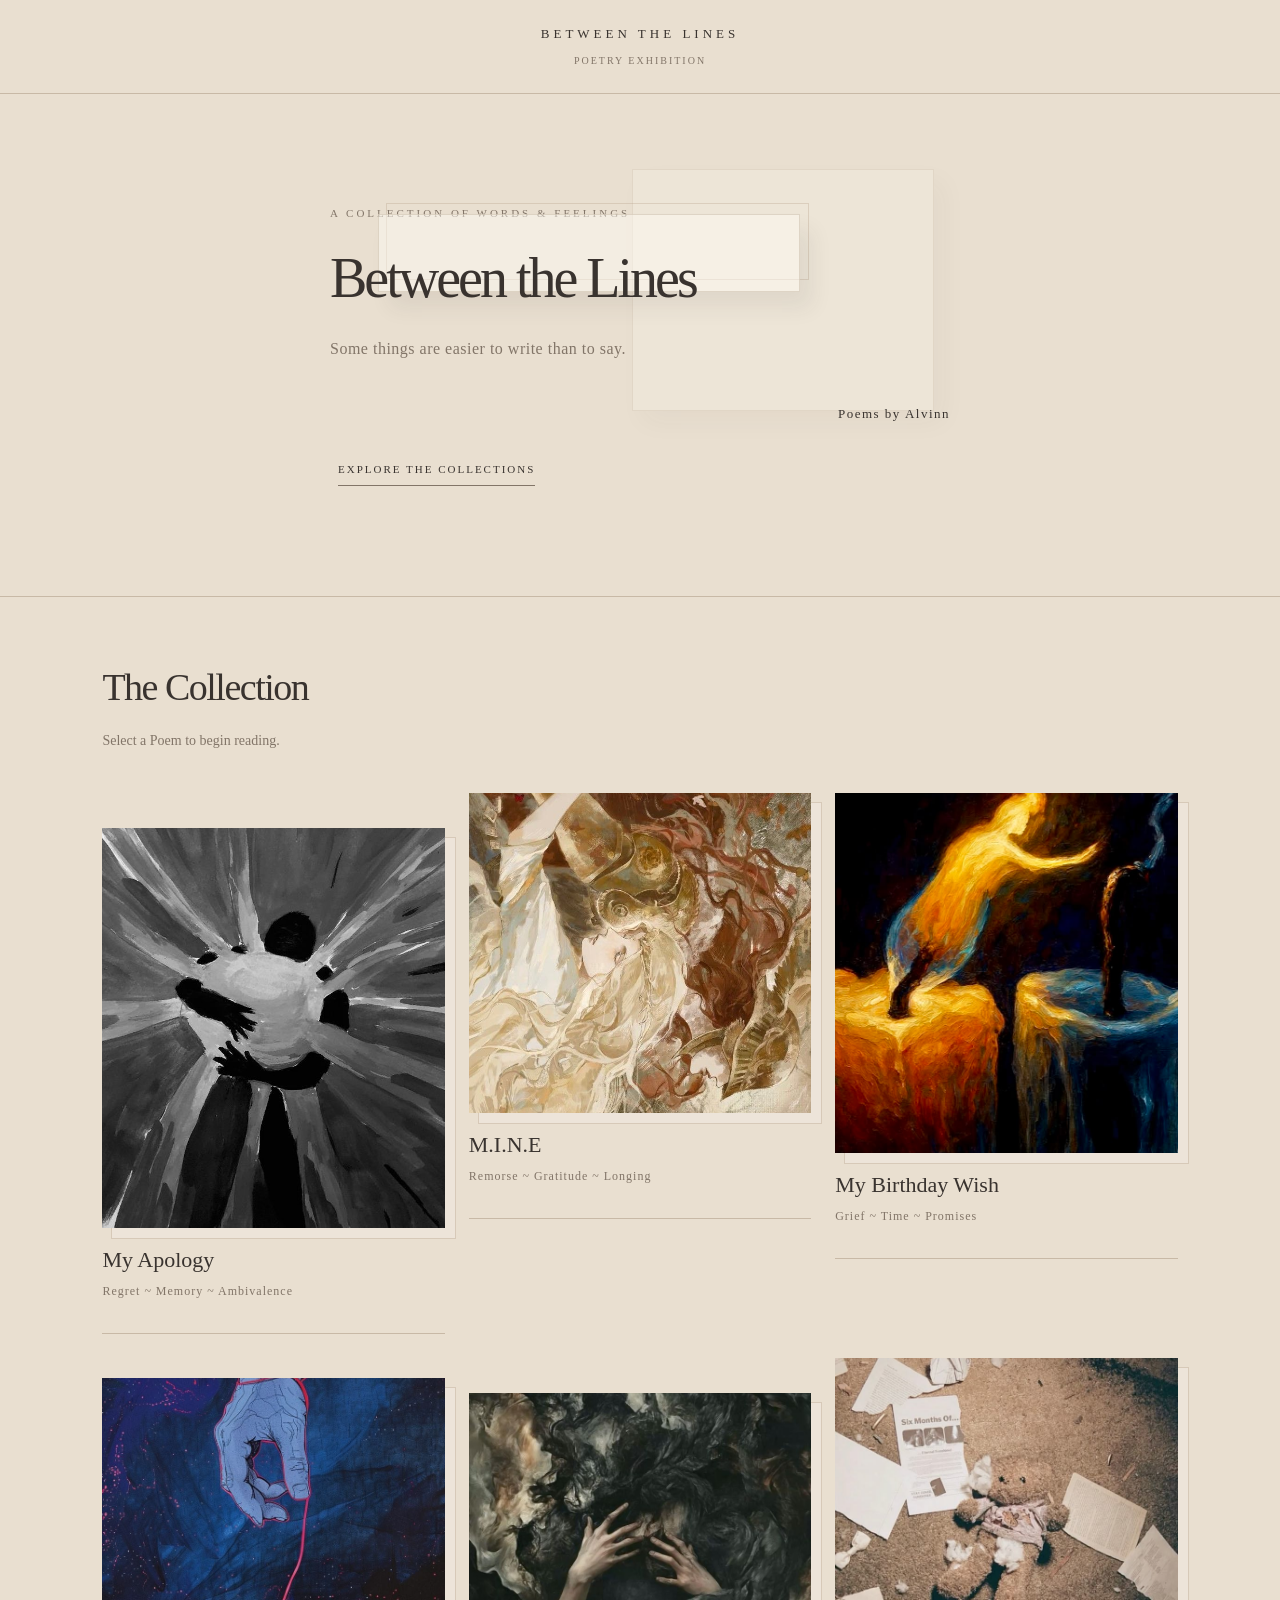
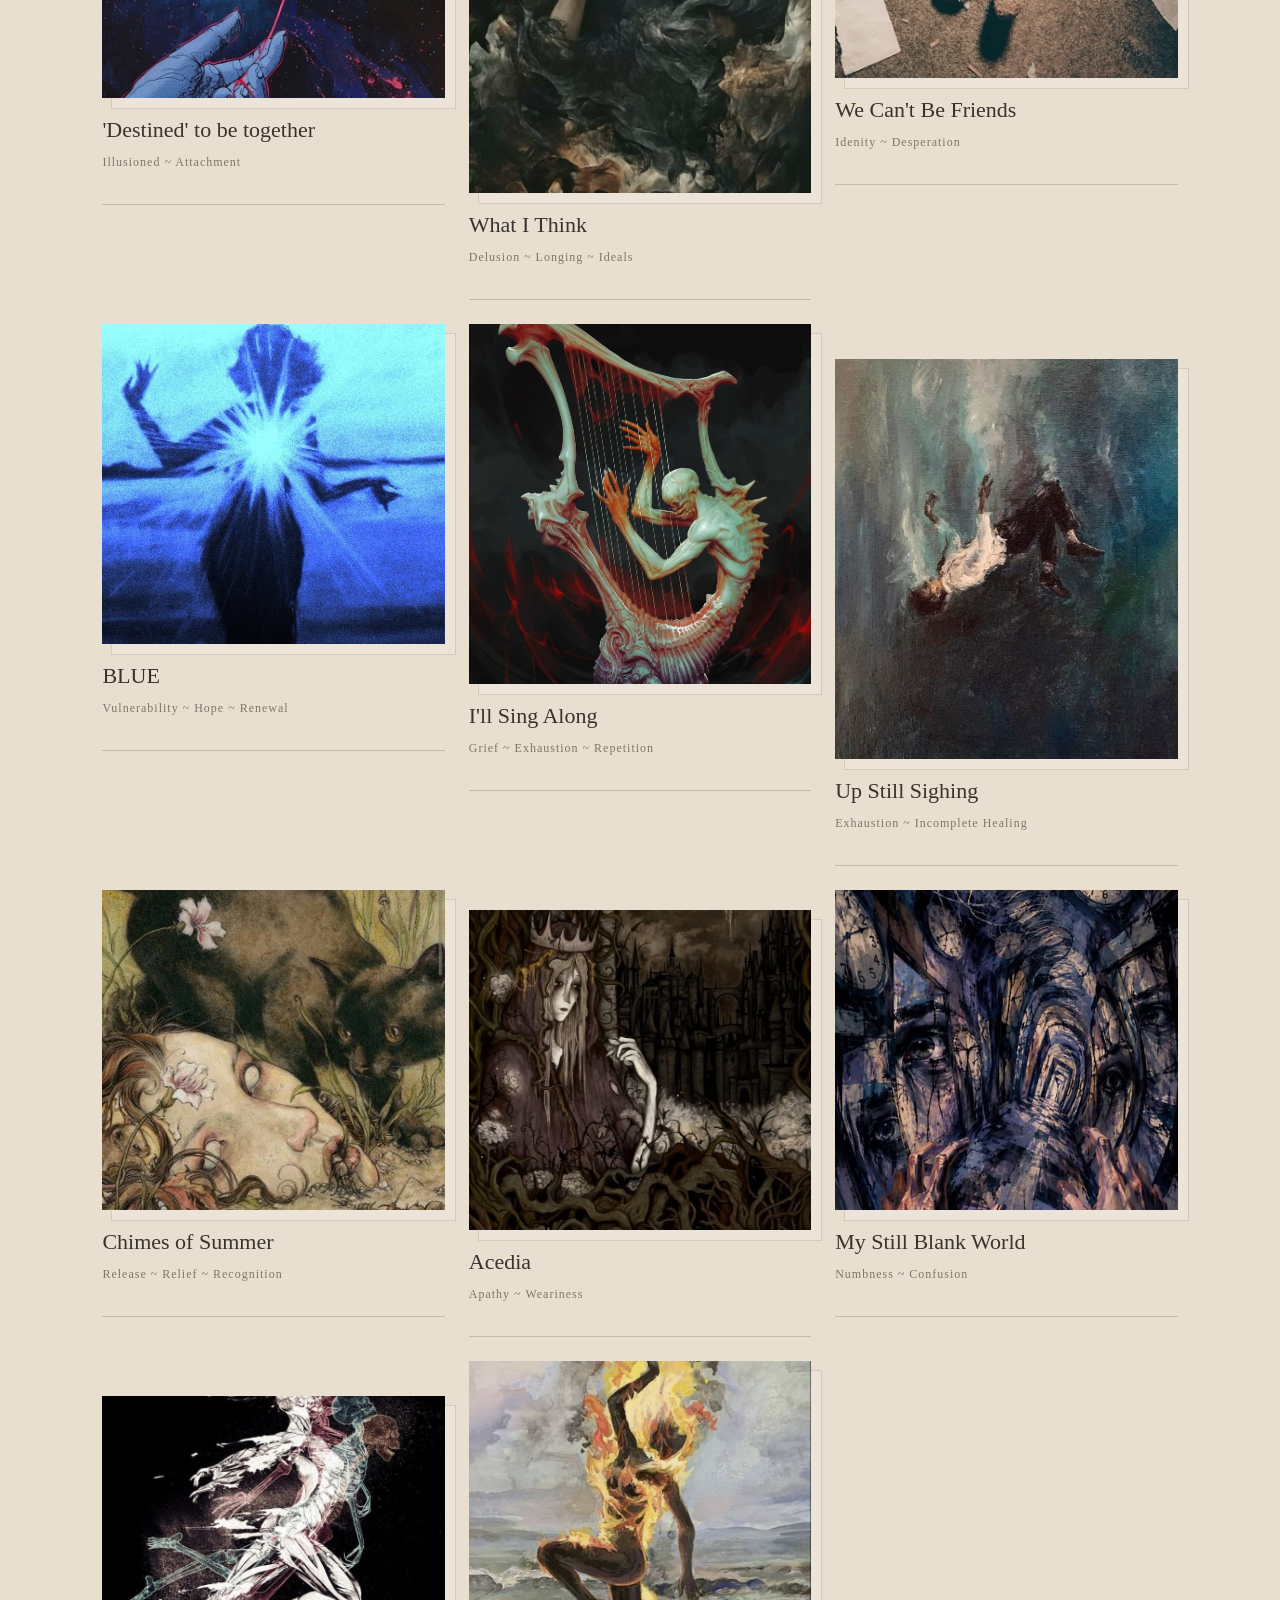
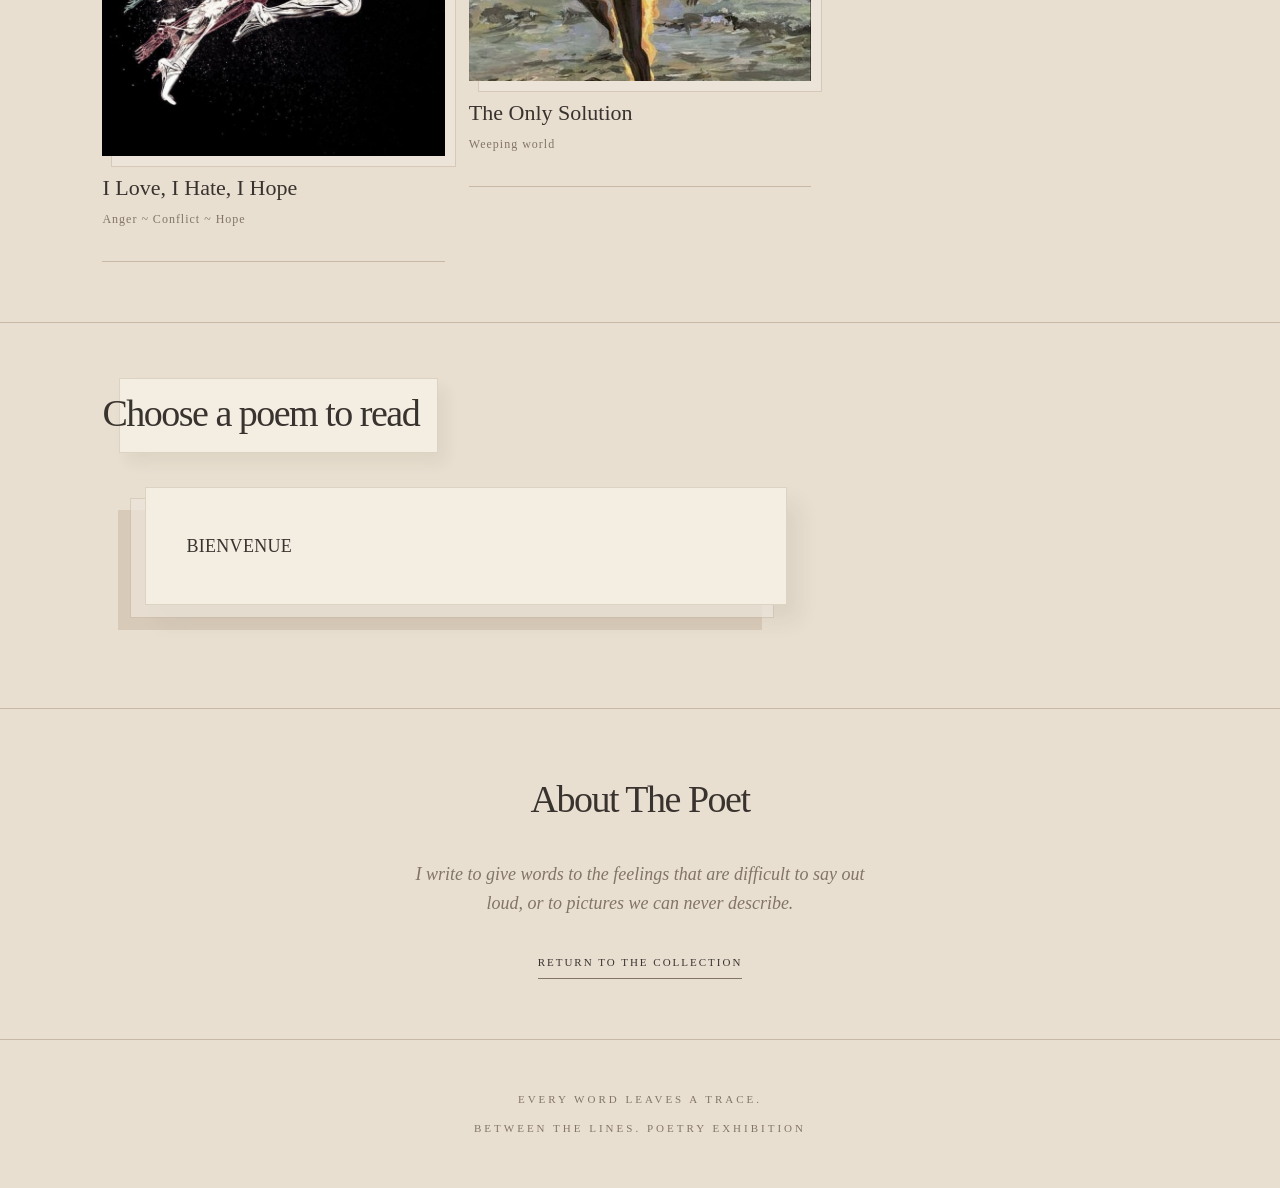
==== index.html @ 5a907040 "Revise poem entries and enhance descriptions Updated poem descriptions and added new entries." ====
<!DOCTYPE html>
<html lang="en">
    <head>
        <meta charset="UTF-8">
        <meta name="viewport" content="width=device-width, initial-scale=1.0">

        <title>Between the Lines | Poetry Exhibition</title>
        <link rel="stylesheet" href="styled.css">
    </head>
    <body>

        <header>
            <p class="exhib-name">BETWEEN THE LINES</p>
            <p class="exhib-subtitle">POETRY EXHIBITION</p>
        </header>

        <main>
            <section id="cover">
                <p>A COLLECTION OF WORDS & FEELINGS</p>

                <h1>Between the Lines</h1>

                <p>Some things are easier to write than to say.</p>

                <p class="credit">Poems by Alvinn</p>

                <a href="#collection">Explore the collections</a>
            </section>

            <section id="collection">
                <h2>The Collection</h2>
                <p>Select a Poem to begin reading.</p>
                <div id="poem-list">

                    <article data-poem="myapology">
                        <img
                        src="apology.jpeg"
                        alt="A man buried by the flow of water">
                        
                        <h3>My Apology</h3>
                        <p>Regret ~ Memory ~ Ambivalence</p>
                    </article>

                    <article data-poem="mine">
                        <img
                        src="mine.jpeg"
                        alt="A final embrace">

                        <h3>M.I.N.E</h3>
                        <p>Remorse ~ Gratitude ~ Longing</p>
                    </article>

                    <article data-poem="mybirthdaywish">
                        <img
                        src="wish.jpeg"
                        alt="Gloria! They shout">

                        <h3>My Birthday Wish</h3>
                        <p>Grief ~ Time ~ Promises</p>
                    </article>

                    <article data-poem="destined">
                        <img
                        src="destined.jpeg"
                        alt="I loved him with undying passion">

                        <h3>'Destined' to be together</h3>
                        <p>Illusioned ~ Attachment</p>
                    </article>

                    <article data-poem="whatithink">
                        <img
                        src="think.jpeg"
                        alt="It was only an opinion for you,but my world">

                        <h3>What I Think</h3>
                        <p>Delusion ~ Longing ~ Ideals</p>
                    </article>

                    <article data-poem="wecantbefriends">
                        <img
                        src="friends.jpeg"
                        alt="A painful embrace of the non existing">

                        <h3>We Can't Be Friends</h3>
                        <p>Idenity ~ Desperation</p>
                    </article>

                    <article data-poem="blue">
                        <img
                        src="blue.jpeg"
                        alt="The glimmer in the obsolete">

                        <h3>BLUE</h3>
                        <p>Vulnerability ~ Hope ~ Renewal</p>
                    </article>

                    <article data-poem="singalong">
                        <img
                        src="sing.jpeg"
                        alt="A distraught song in my mind">

                        <h3>I'll Sing Along</h3>
                        <p>Grief ~ Exhaustion ~ Repetition</p>
                    </article>

                    <article data-poem="upstillsighing">
                        <img
                        src="sigh.jpeg"
                        alt="I wanted to forget it all">

                        <h3>Up Still Sighing</h3>
                        <p>Exhaustion ~ Incomplete Healing</p>
                    </article>

                    <article data-poem="chimesofsummer">
                        <img
                        src="summer.jpeg"
                        alt="The creeping light on my shoulders">

                        <h3>Chimes of Summer</h3>
                        <p>Release ~ Relief ~ Recognition</p>
                    </article>

                    <article data-poem="acedia">
                        <img
                        src="acedia.jpeg"
                        alt="A state of emotional weariness">

                        <h3>Acedia</h3>
                        <p>Apathy ~ Weariness</p>
                    </article>

                    <article data-poem="stillworld">
                        <img
                        src="still.jpeg"
                        alt="A paradoxed antonym of a still empty world">

                        <h3>My Still Blank World</h3>
                        <p>Numbness ~ Confusion</p>
                    </article>

                    <article data-poem="lovehatehope">
                        <img
                        src="hope.jpeg"
                        alt="A belief with confusion">

                        <h3>I Love, I Hate, I Hope</h3>
                        <p>Anger ~ Conflict ~ Hope</p>
                    </article>

                    <article data-poem="onlysolution">
                        <img
                        src="solution.jpeg"
                        alt="A flame that burns even the pain">

                        <h3>The Only Solution</h3>
                        <p>Weeping world</p>
                    </article> 
                </div>
            </section>

            <section id="reading-room">
                <h2 id="poem-title">Choose a poem to read</h2>

                <p id="poem-text">BIENVENUE</p>
            </section>

            <section id="about">
                <h2>About The Poet</h2>

                <p>I write to give words to the feelings that are difficult 
                    to say out loud, or to pictures we can never describe.
                </p>

                <a href="#collection">Return to the Collection</a>
            </section>
        </main>

        <footer>
            <p>Every Word leaves a trace.</p>
            <p>Between the Lines. Poetry Exhibition</p>
        </footer>
        <script src="script.js"></script>
    </body>
</html>
---- styled.css ----
body{
    background-color: #e9dfd0;
    color: #39332f;
    font-family: Georgia, serif;
    line-height: 1.6;
    margin: 0;
}
header{
    text-align: center;
    padding: 24px 20px;
    border-bottom: 1px solid #c8b9a6;
}
.exhib-name{
    font-size: 13px;
    letter-spacing: 4px;
    margin: 0;
}
.exhib-subtitle{
    font-size: 10px;
    letter-spacing: 2px;
    color: #827568;
    margin: 8px 0 0;
}
#cover{
    max-width: 700px;
    margin: 0 auto;
    text-align: left;
    padding: 100px 40px 110px;
    box-sizing: border-box;
    position: relative;
    isolation: isolate;
}
#cover::before{
   content: "";
    position: absolute;
    z-index: -2;
    top: 75px;
    right: 8%;
    width: 300px;
    height: 240px;
    background: rgba(255, 252, 245, 0.18);
    border: 1px solid rgba(200, 185, 166, 0.35);
    box-shadow: 10px 12px 25px rgba(57, 51, 47, 0.035);
}
#cover h1{
    font-size: clamp(42px, 6vw, 56px);
    width: fit-content;
    font-weight: normal;
    letter-spacing: -3px;
    line-height: 1;
    margin: 24px 0;
    max-width: 700px;
    position: relative;
    z-index: 1;
}
#cover h1::before{
    content: "";
    position: absolute;
    z-index: -1;
    top: -0.65em;
    left: 0.85em;
    width: 115%;
    height: 135%;
    background: rgba(255, 252, 245, 0.45);
    border: 1px solid rgba(200, 185, 166, 0.5);
    box-shadow: 12px 16px 20px rgba(57, 51, 47, 0.075);
}
#cover h1::after{
    content: "";
    position: absolute;
    z-index: -2;
    top: -0.85em;
    left: 1em;
    width: 115%;
    height: 135%;
    border: 1px solid rgba(174, 153, 128, 0.3);
    pointer-events: none;
}
#collection{
    padding: 60px 8%;
    border-top: 1px solid #c8b9a6;
}
#poem-list{
    display: grid;
    grid-template-columns: repeat(3, minmax(0, 1fr));
    gap: 24px;
    margin-top: 40px;
    align-items: start;
}
#poem-list img{
    width: 100%;
    height: 320px;
    object-fit: cover;
    display: block;
    transition: transform 0.3s ease;
    box-shadow: 10px 10px 0 0 rgba(255, 252, 245, 0.55),
    10px 10px 0 1px rgba(200, 185, 166, 0.55);
    transition: transform 0.3s ease, box-shadow 0.3s ease;
}
#poem-list img:hover{
    transform: scale(1.02);
    box-shadow: 15px 15px 0 0 rgba(255, 252, 245, 0.55),
    15px 15px 0 1px rgba(200, 185, 166, 0.55);
}
#poem-list article{
    min-width: 0;
    padding-bottom: 20px;
    border-bottom: 1px solid #c8b9a6;
}
#poem-list h3{
    font-size: 22px;
    font-weight: normal;
    line-height: 1.3;
    margin: 18px 0 8px;
}
#poem-list article:nth-child(4n+1) img{
    height: 400px;
}
#poem-list article:nth-child(5n+3) img{
    height: 360px;
}
#poem-list article:nth-child(7n+4){
    margin-top: 20px;
}
#collection h2{
    font-size: 38px;
    font-weight: normal;
    letter-spacing: -1.5px;
    margin: 0;
}
#collection > p{
    font-size: 14px;
    color:#827568 ;
    margin-top: 12px;
}
#poem-list article:nth-child(4n+1){
    margin-top: 35px;
}
#poem-list article p{
    font-size: 12px;
    letter-spacing: 1px;
    color: #827568;
    margin-top: 8px;
}
#cover > p:first-child{
    font-size: 11px;
    letter-spacing: 3px;
    color: #827568;
    text-transform: uppercase;
    margin-bottom: 28px;
}
#cover h1 + p{
    font-size: 16px;
    color: #827568;
    letter-spacing: 0.5px;
    margin-top: 30px;
    max-width: 340px;
}
.credit{
    font-size: 13px;
    letter-spacing: 1.5px;
    margin-top: 42px;
    margin-left: auto;
    margin-right: 0;
    width: fit-content;
    text-align: right;
}
#cover a{
    display: table;
    margin-left: 8px;
    margin-top: 36px;
    color: #39332f;
    font-size: 11px;
    letter-spacing: 2px;
    text-transform: uppercase;
    text-decoration: none;
    border-bottom: 1px solid #827568;
    padding-bottom: 7px;
}
#reading-room, #about{
    padding: 60px 8%;
    border-top: 1px solid #c8b9a6;
}
#reading-room h2, #about h2{
    font-size: 38px;
    font-weight: normal;
    letter-spacing: -1.5px;
    margin: 0 0 30px;
}
#poem-text{
    white-space: pre-line;
    max-width: 560px;
    padding: 40px;
    line-height: 2;
    background: rgba(255, 252, 245, 0.45);
    border: 1px solid rgba(200, 185, 166, 0.5);
    box-shadow: -14px 12px 0 0 rgba(255, 252, 245, 0.5),
    -14px 12px 0 1px rgba(200, 185, 166, 0.5),
    -26px 24px 0 1px rgba(174, 153, 128, 0.3),
    12px 16px 20px rgba(57, 51, 47, 0.075);
    font-size: 18px;
    letter-spacing: 0.3px;
    margin: 4%;
}
#about{
    text-align: center;
}
#about p{
    max-width: 480px;
    margin: 0 auto;
    font-style: italic;
    font-size: 18px;
    color: #827568;
}
#about a{
    display: inline-block;
    margin-top: 36px;
    color: #39332f;
    font-size: 11px;
    letter-spacing: 2px;
    text-transform: uppercase;
    text-decoration: none;
    border-bottom: 1px solid #827568;
    padding-bottom: 7px;
}
footer{
    text-align: center;
    padding: 40px 20px;
    border-top: 1px solid #c8b9a6;
    font-size: 11px;
    letter-spacing: 3px;
    text-transform: uppercase;
    color: #827568;
}
#poem-list article{
    cursor: pointer;
}
#poem-title{
    position: relative;
    z-index: 1;
    width: fit-content;
}
#poem-title::before{
    content: "";
    position: absolute;
    z-index: -1;
    top: -0.15em;
    left: 0.45em;
    width: 100%;
    height: 120%;
    background: rgba(255, 252, 245, 0.45);
    border: 1px solid rgba(200, 185, 166, 0.5);
    box-shadow: 8px 10px 14px rgba(57, 51, 47, 0.06);
}
}
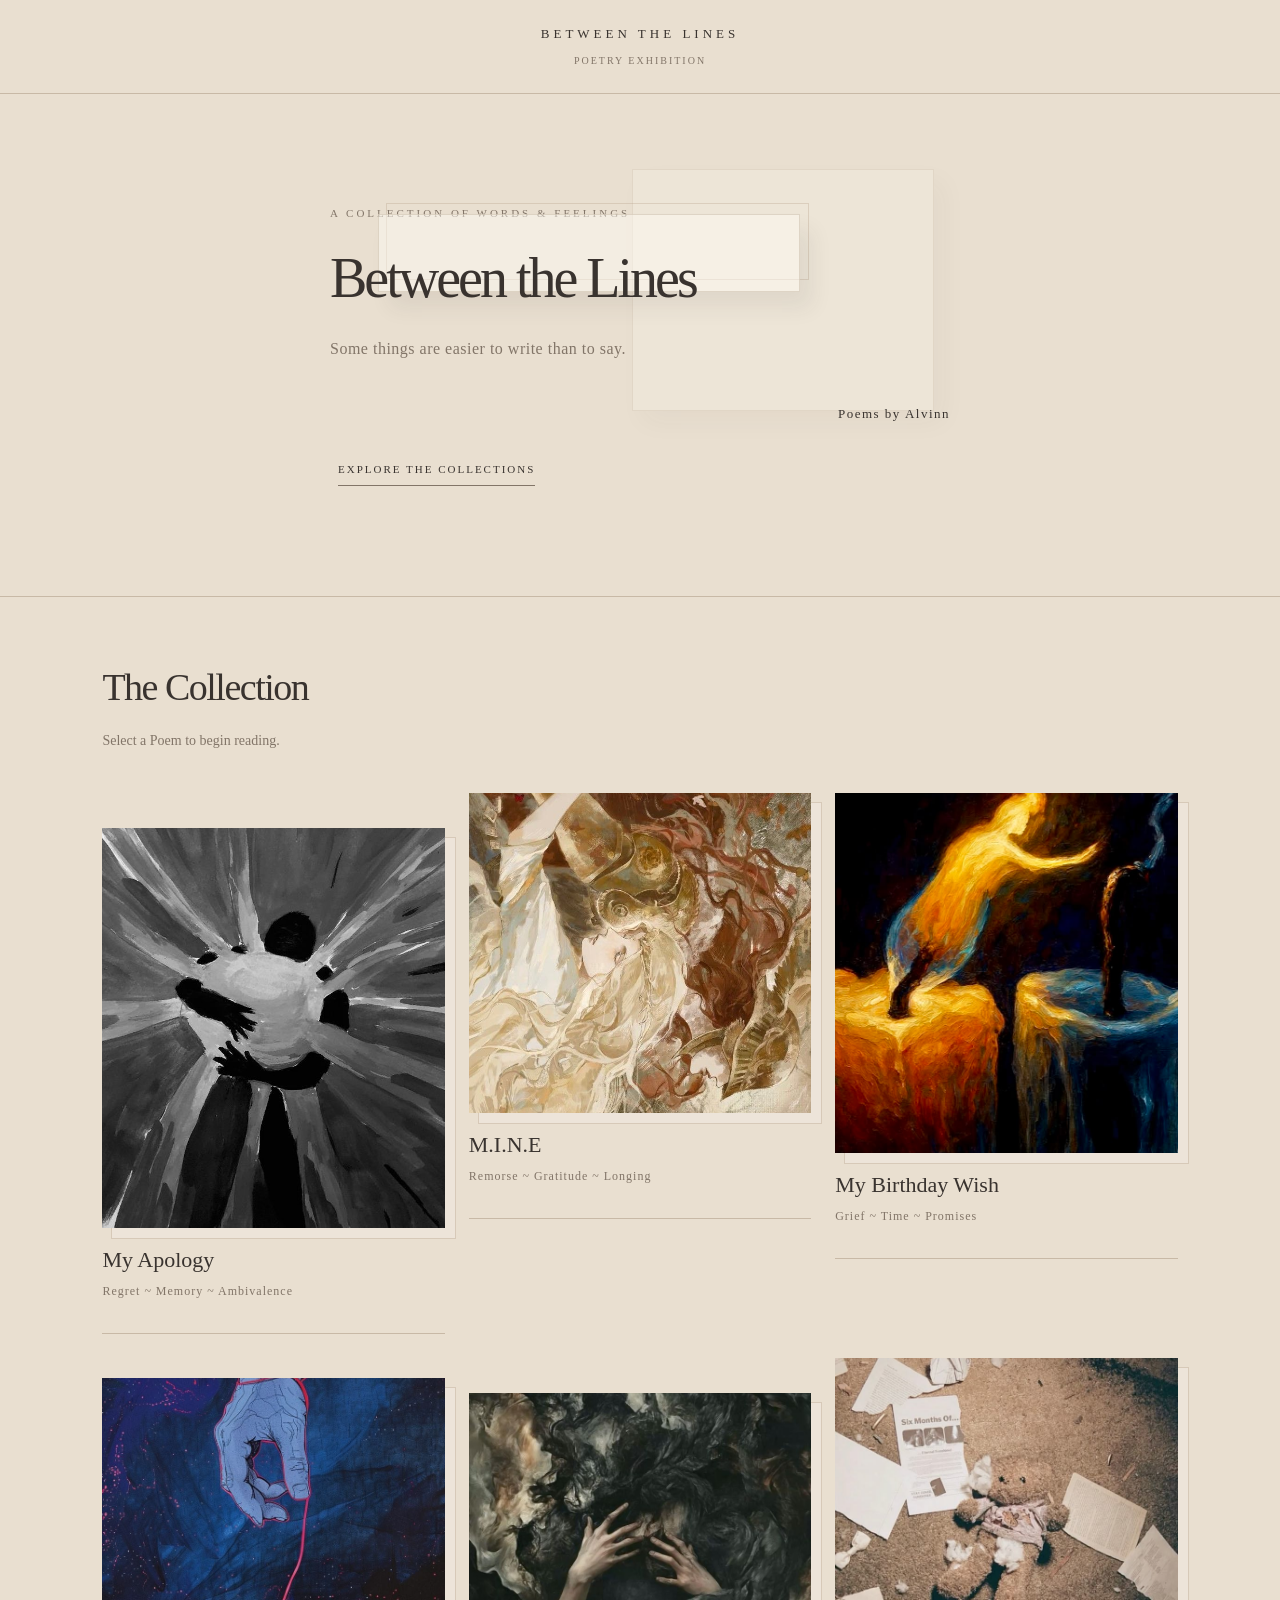
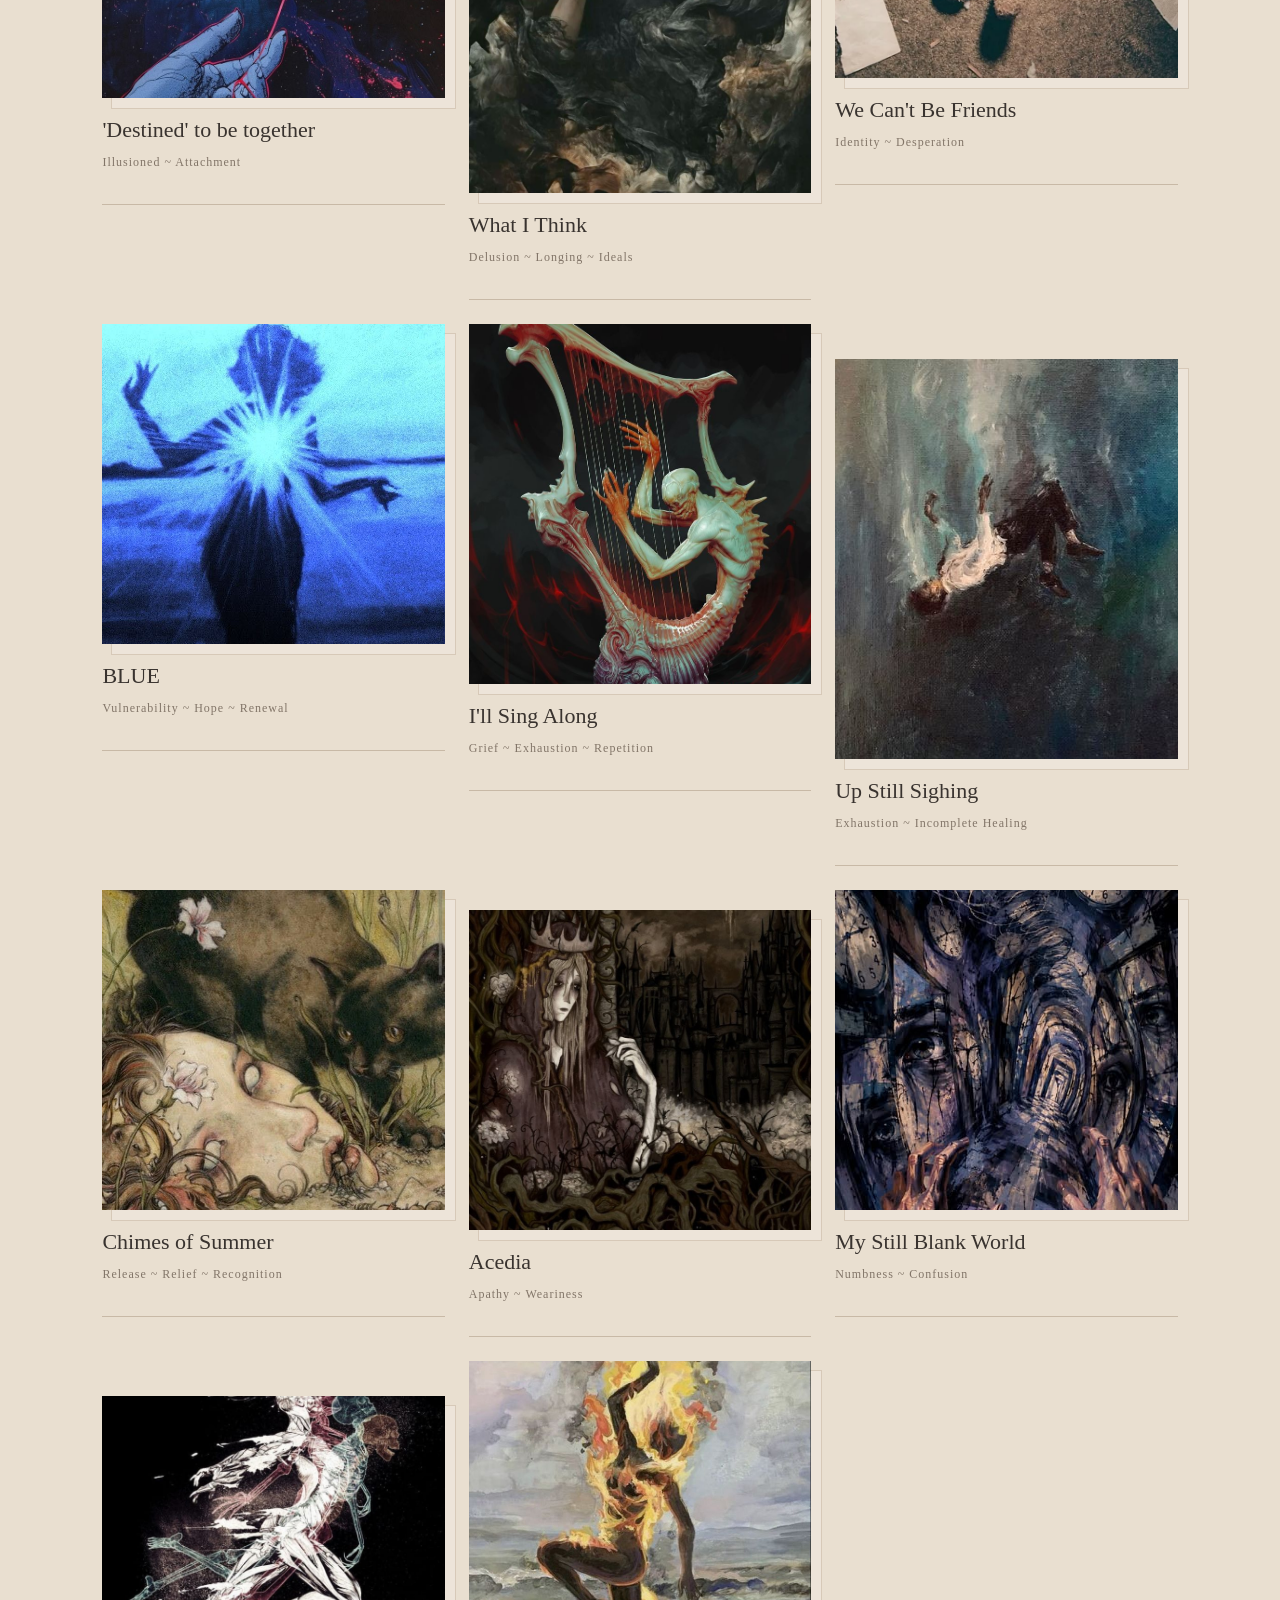
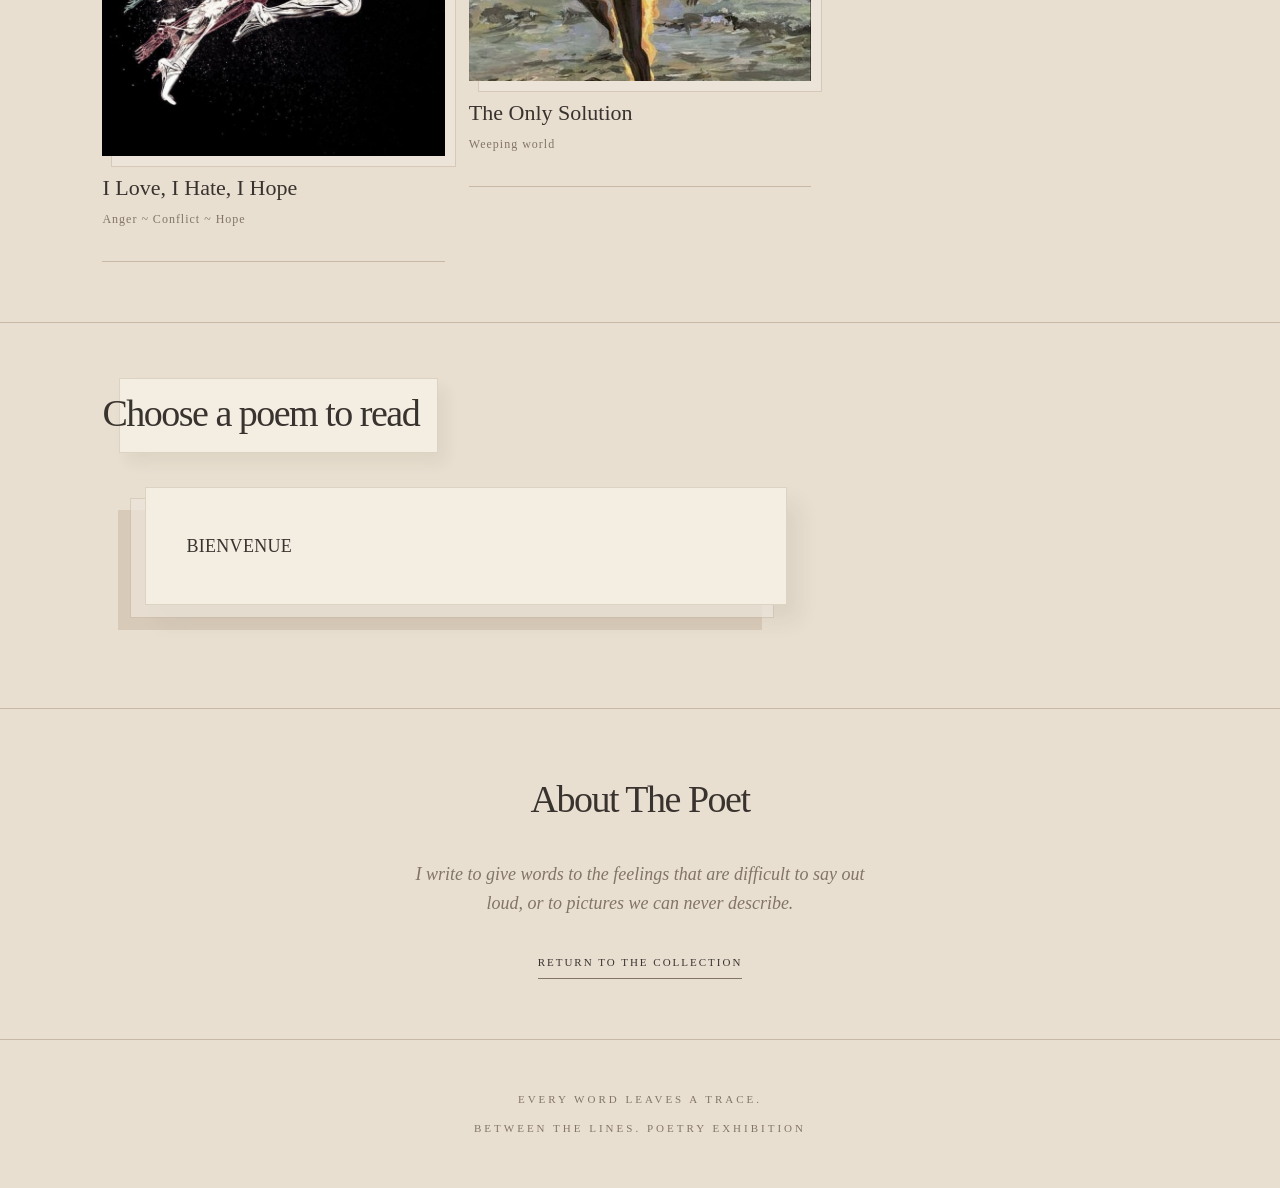
==== commit d361d4e0: "Fix HTML formatting issues in index.html" ====
--- a/index.html
+++ b/index.html
@@ -83,7 +83,7 @@
                         alt="A painful embrace of the non existing">
 
                         <h3>We Can't Be Friends</h3>
-                        <p>Idenity ~ Desperation</p>
+                        <p>Identity ~ Desperation</p>
                     </article>
 
                     <article data-poem="blue">
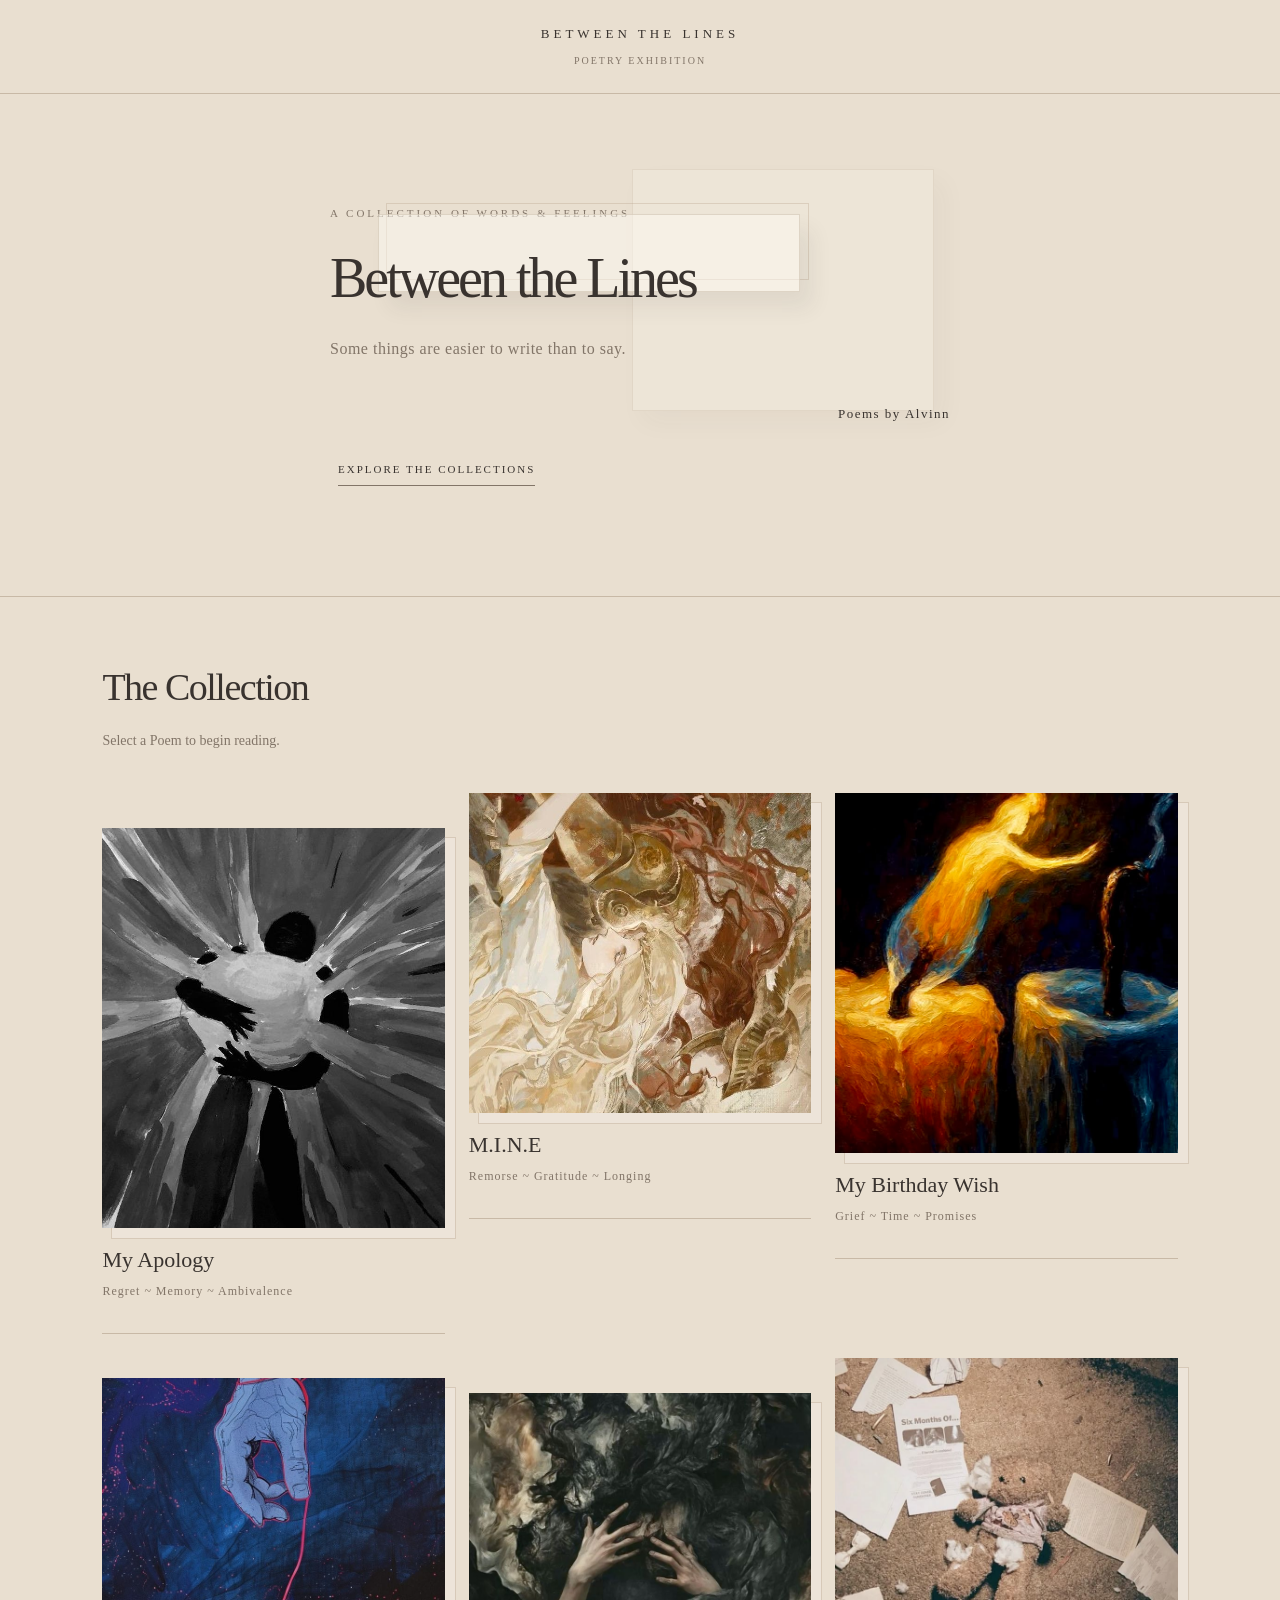
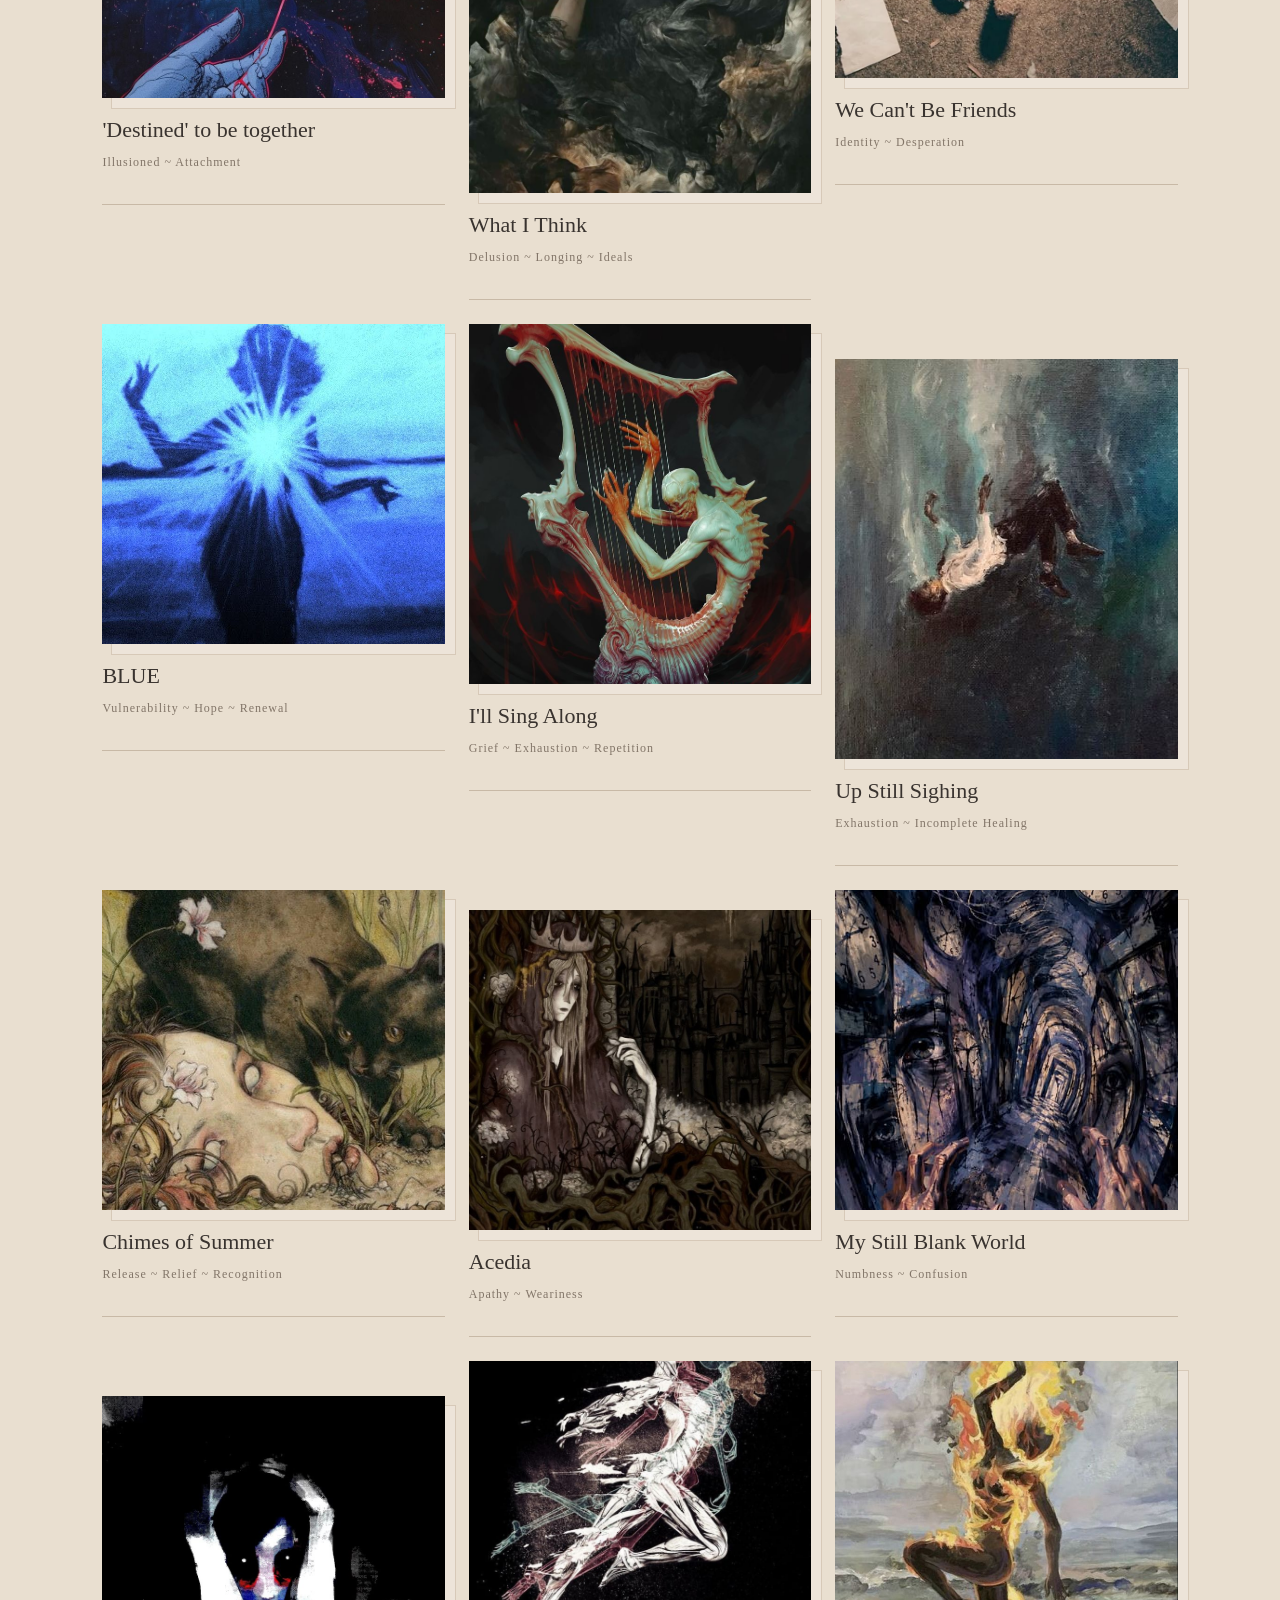
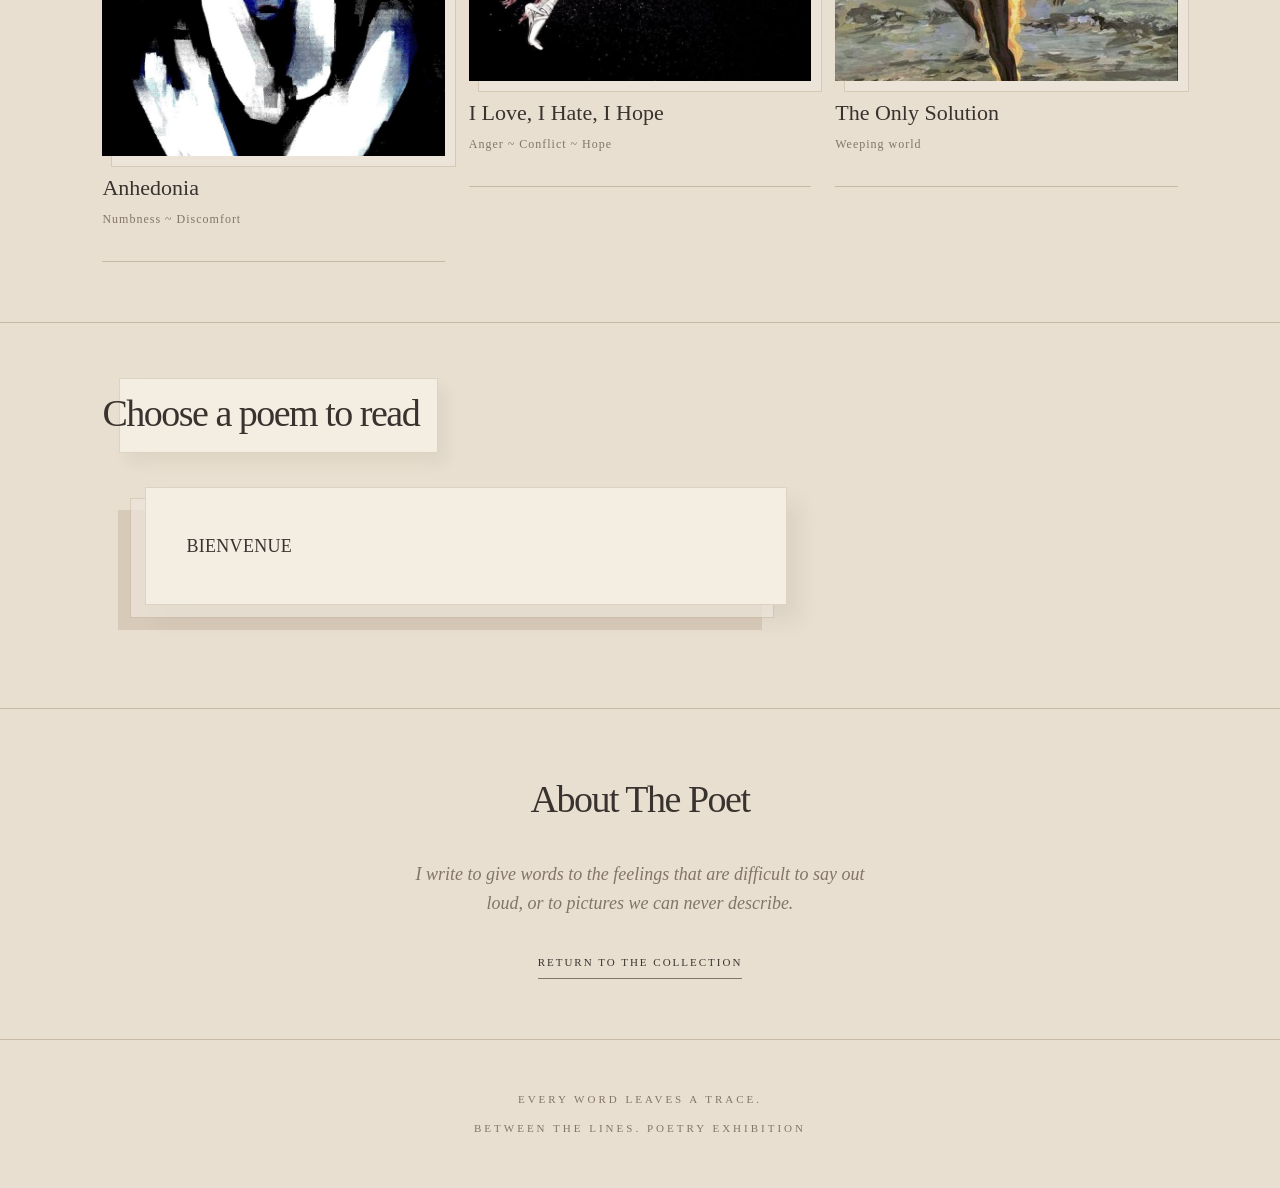
==== commit 57b45d68: "Fix HTML formatting and add new poem 'Anhedonia'" ====
--- a/index.html
+++ b/index.html
@@ -140,6 +140,15 @@
                         <p>Numbness ~ Confusion</p>
                     </article>
 
+                    <article data-poem="anhedonia">
+                        <img
+                            src="anhedoni.jpg"
+                            alt"A fullness of nothingness">
+
+                        <h3>Anhedonia</h3>
+                        <p>Numbness ~ Discomfort</p>
+                    </article>
+
                     <article data-poem="lovehatehope">
                         <img
                         src="hope.jpeg"
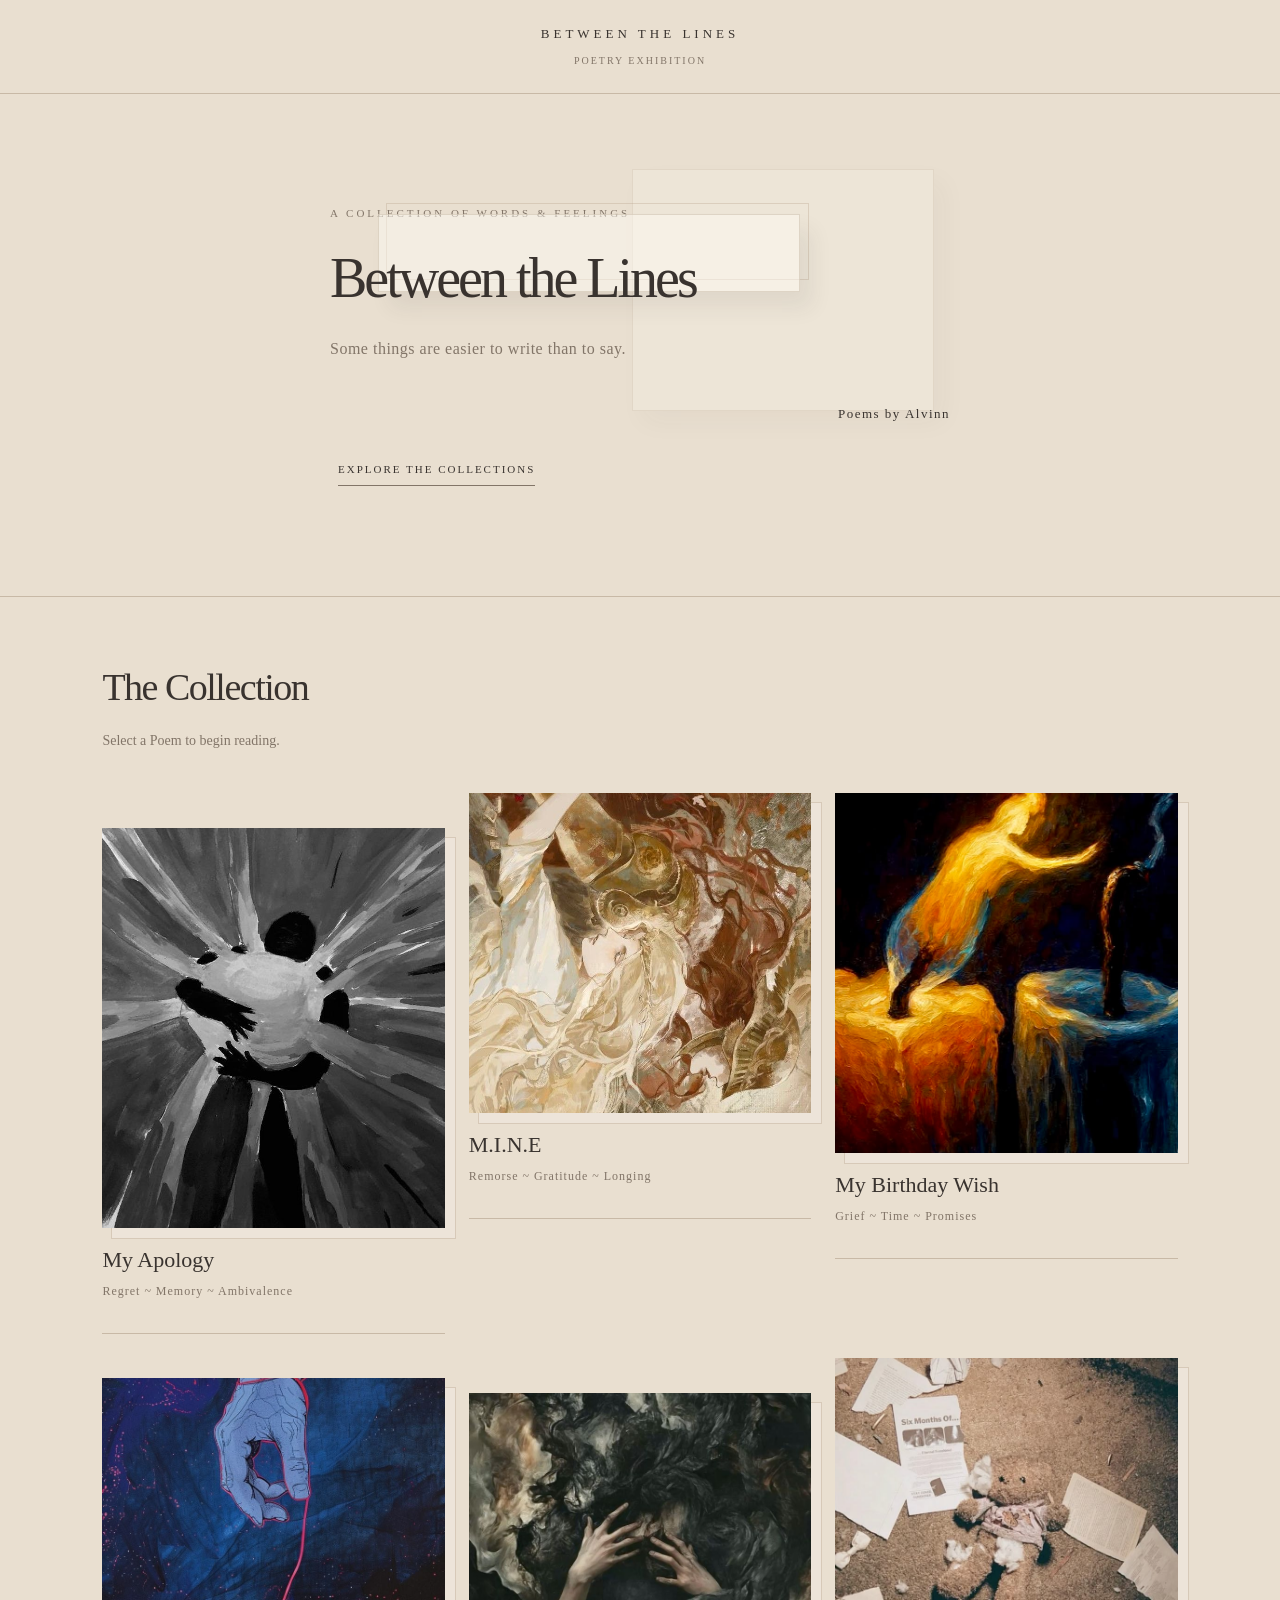
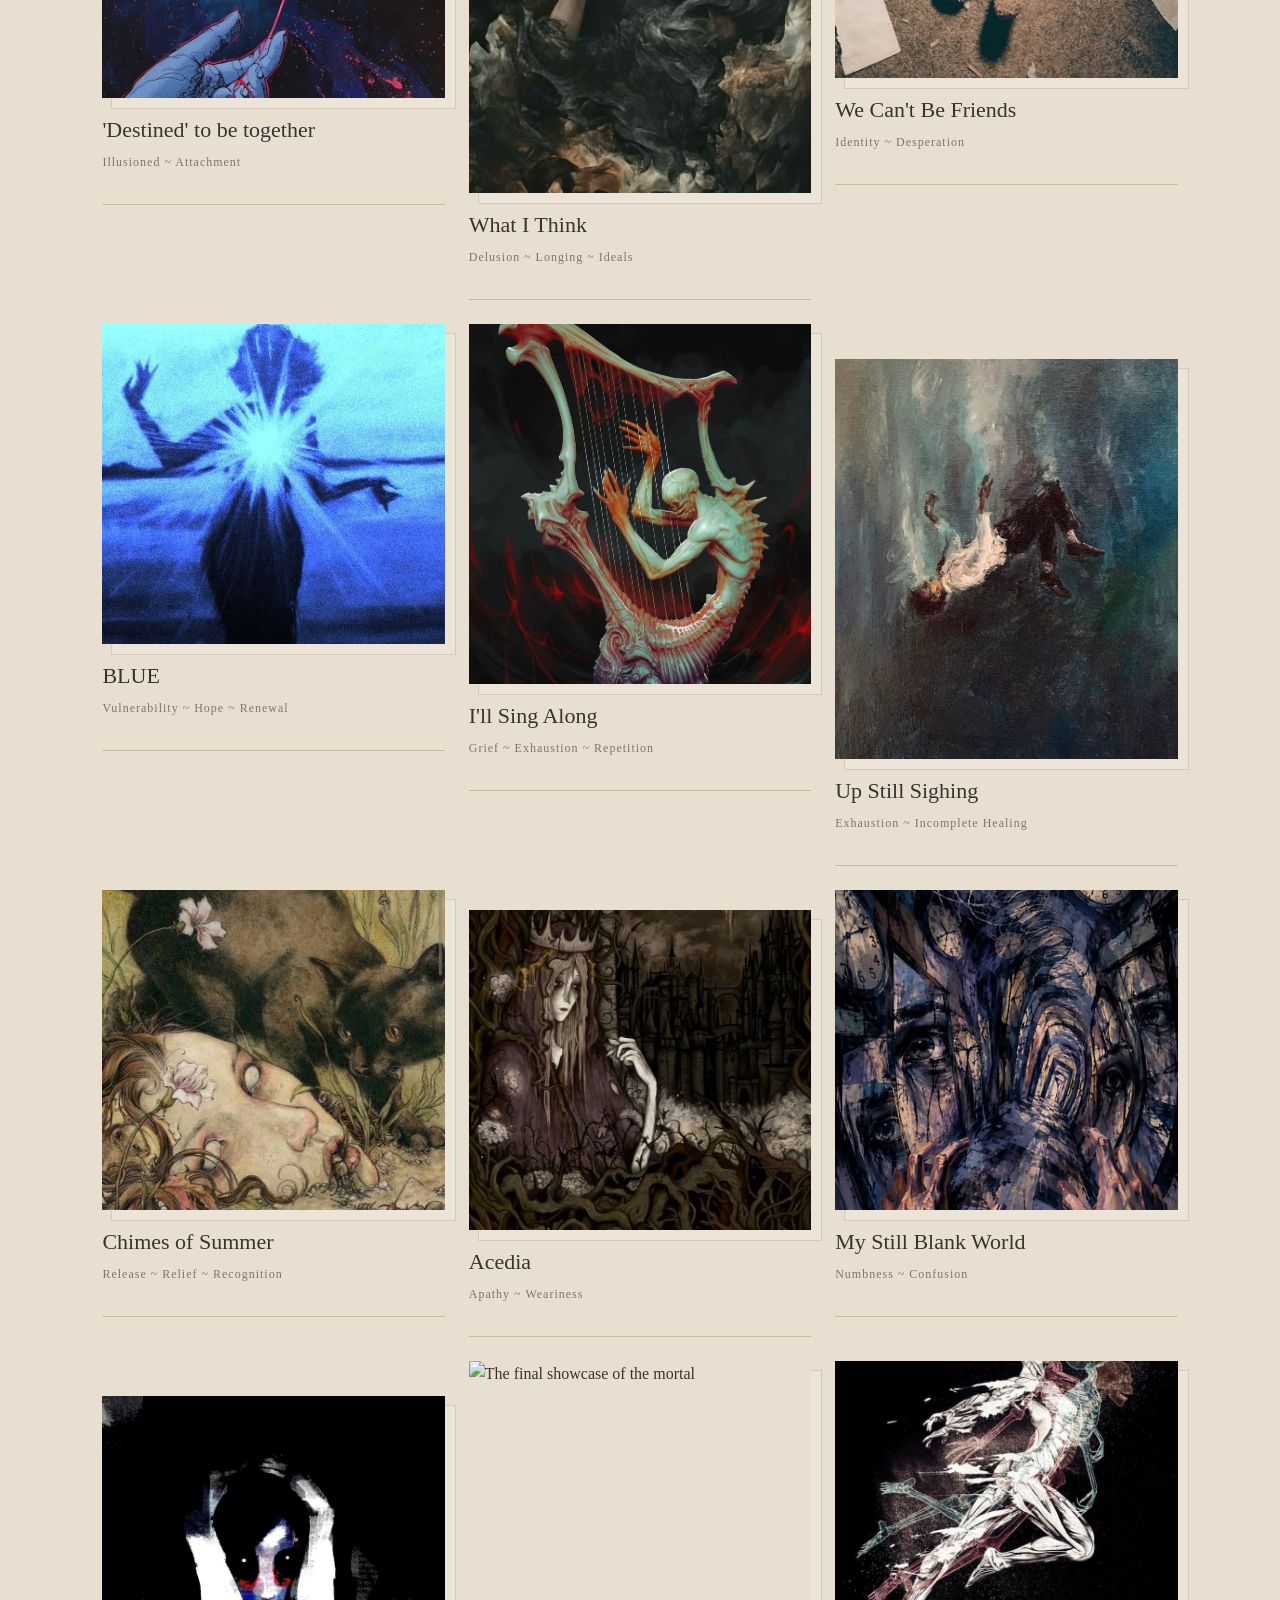
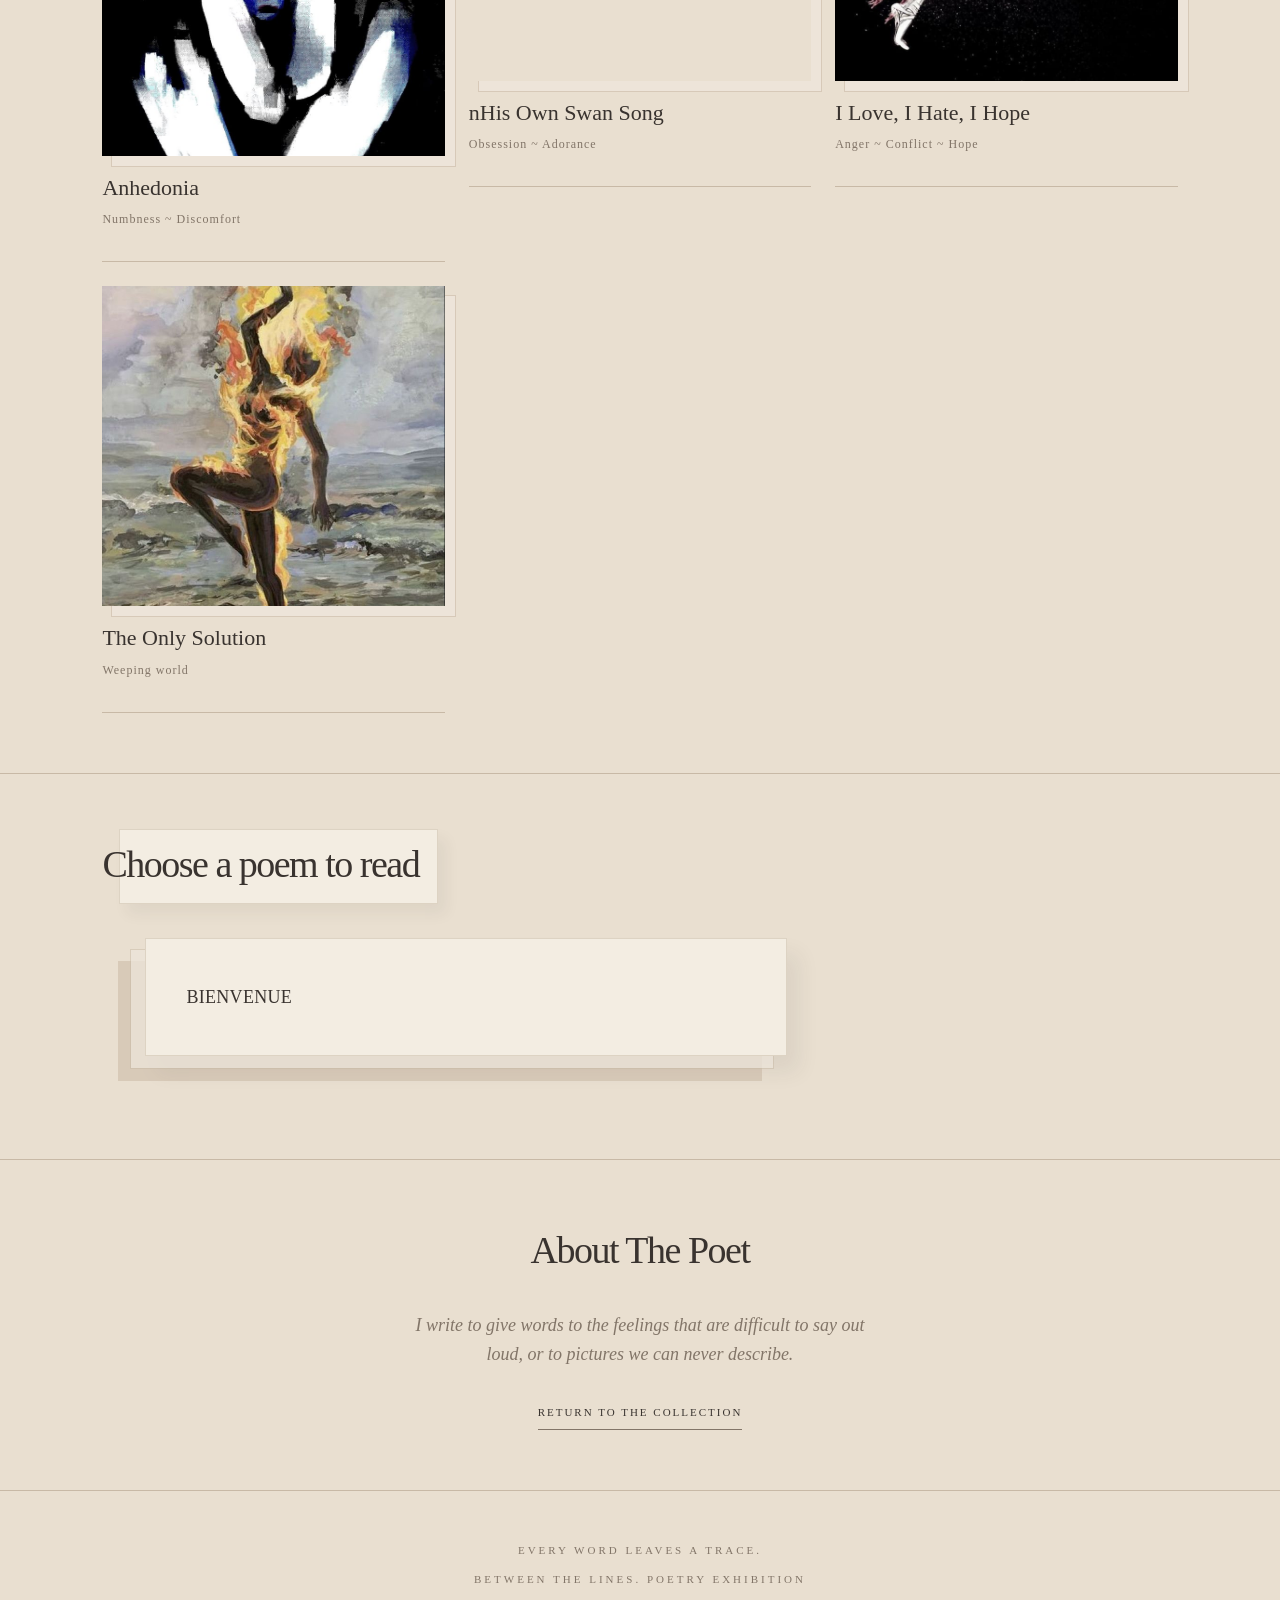
==== commit 2fe3b640: "Fix HTML formatting and add new poem entries" ====
--- a/index.html
+++ b/index.html
@@ -143,12 +143,21 @@
                     <article data-poem="anhedonia">
                         <img
                             src="anhedoni.jpg"
-                            alt"A fullness of nothingness">
+                            alt="A fullness of nothingness">
 
                         <h3>Anhedonia</h3>
                         <p>Numbness ~ Discomfort</p>
                     </article>
 
+                    <article data-poem="swansong">
+                        <img
+                            src="dance.jpg"
+                            alt="The final showcase of the mortal">
+
+                        <h3>nHis Own Swan Song</h3>
+                        <p>Obsession ~ Adorance</p>
+                    </article>
+                    
                     <article data-poem="lovehatehope">
                         <img
                         src="hope.jpeg"
@@ -191,5 +200,7 @@
             <p>Between the Lines. Poetry Exhibition</p>
         </footer>
         <script src="script.js"></script>
+        <script data-goatcounter="https://alvinnn.goatcounter.com/count"
+        async src="//gc.zgo.at/count.js"></script>
     </body>
 </html>
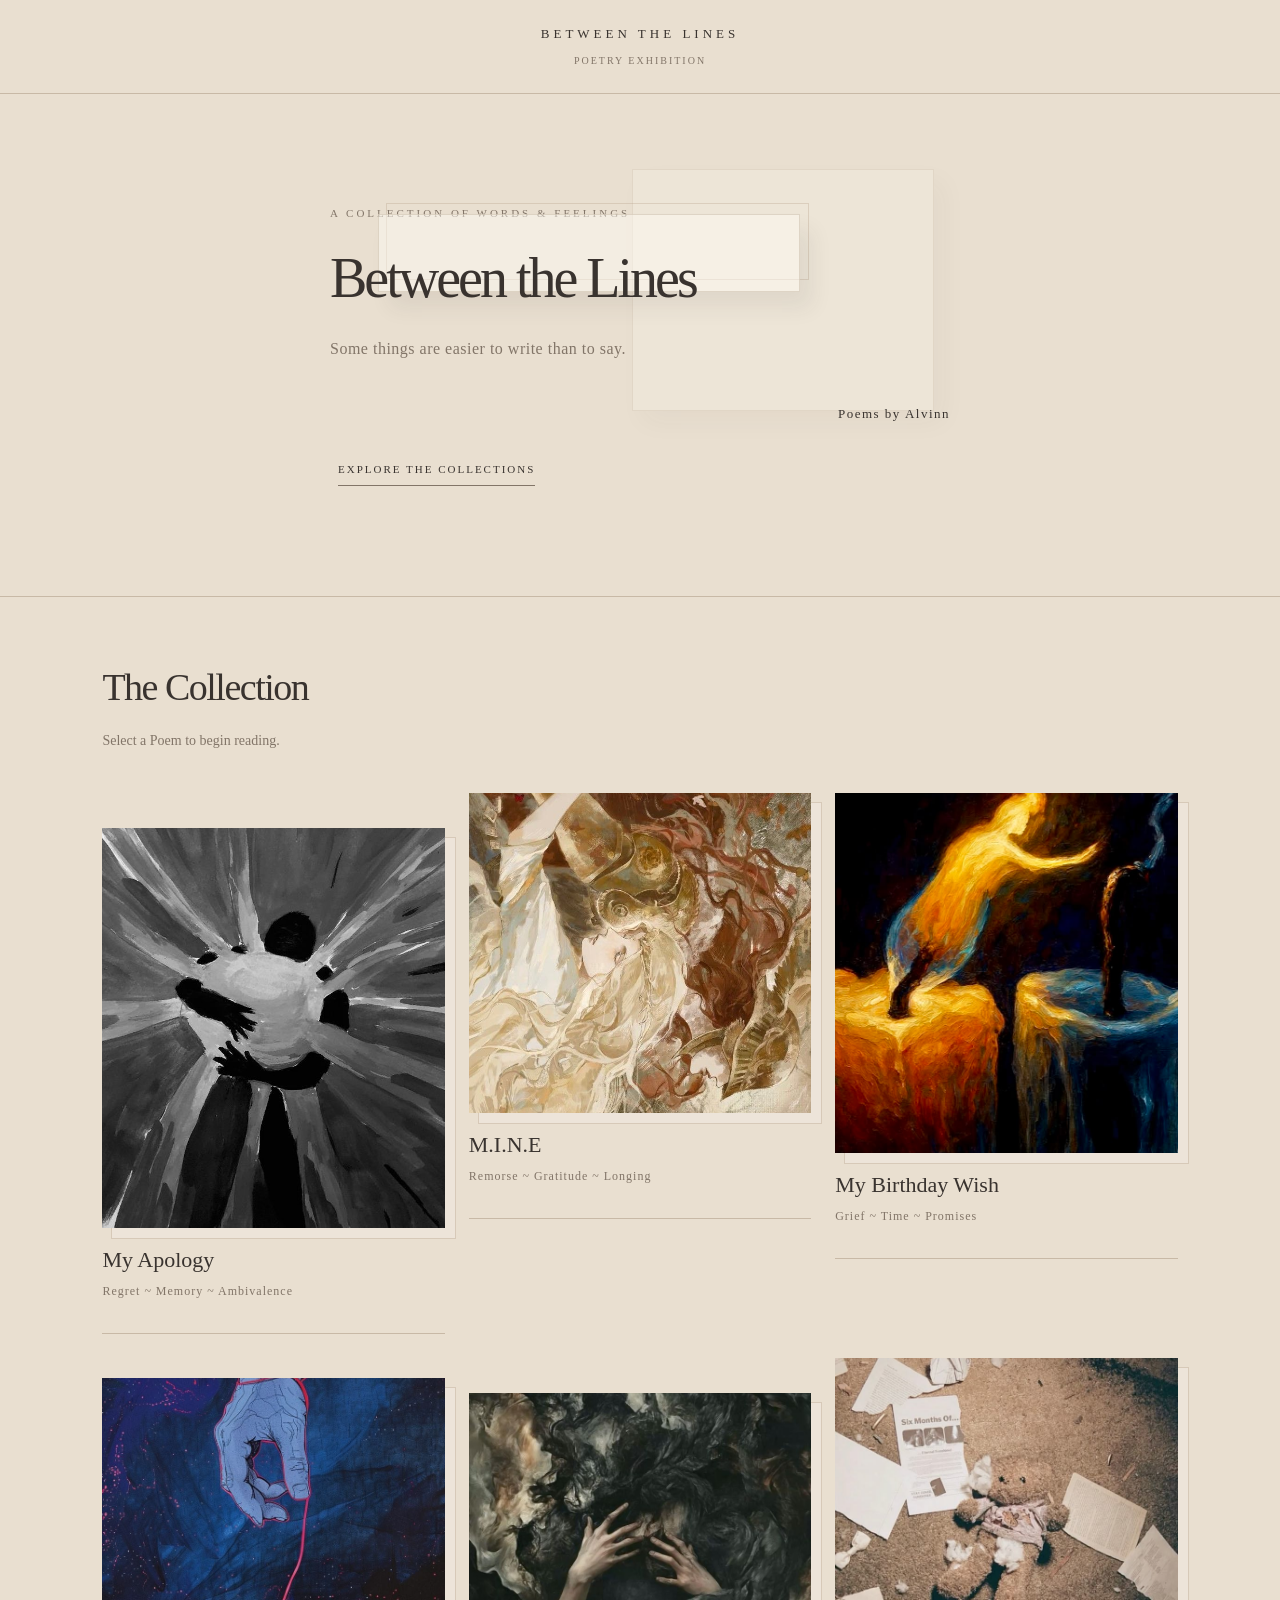
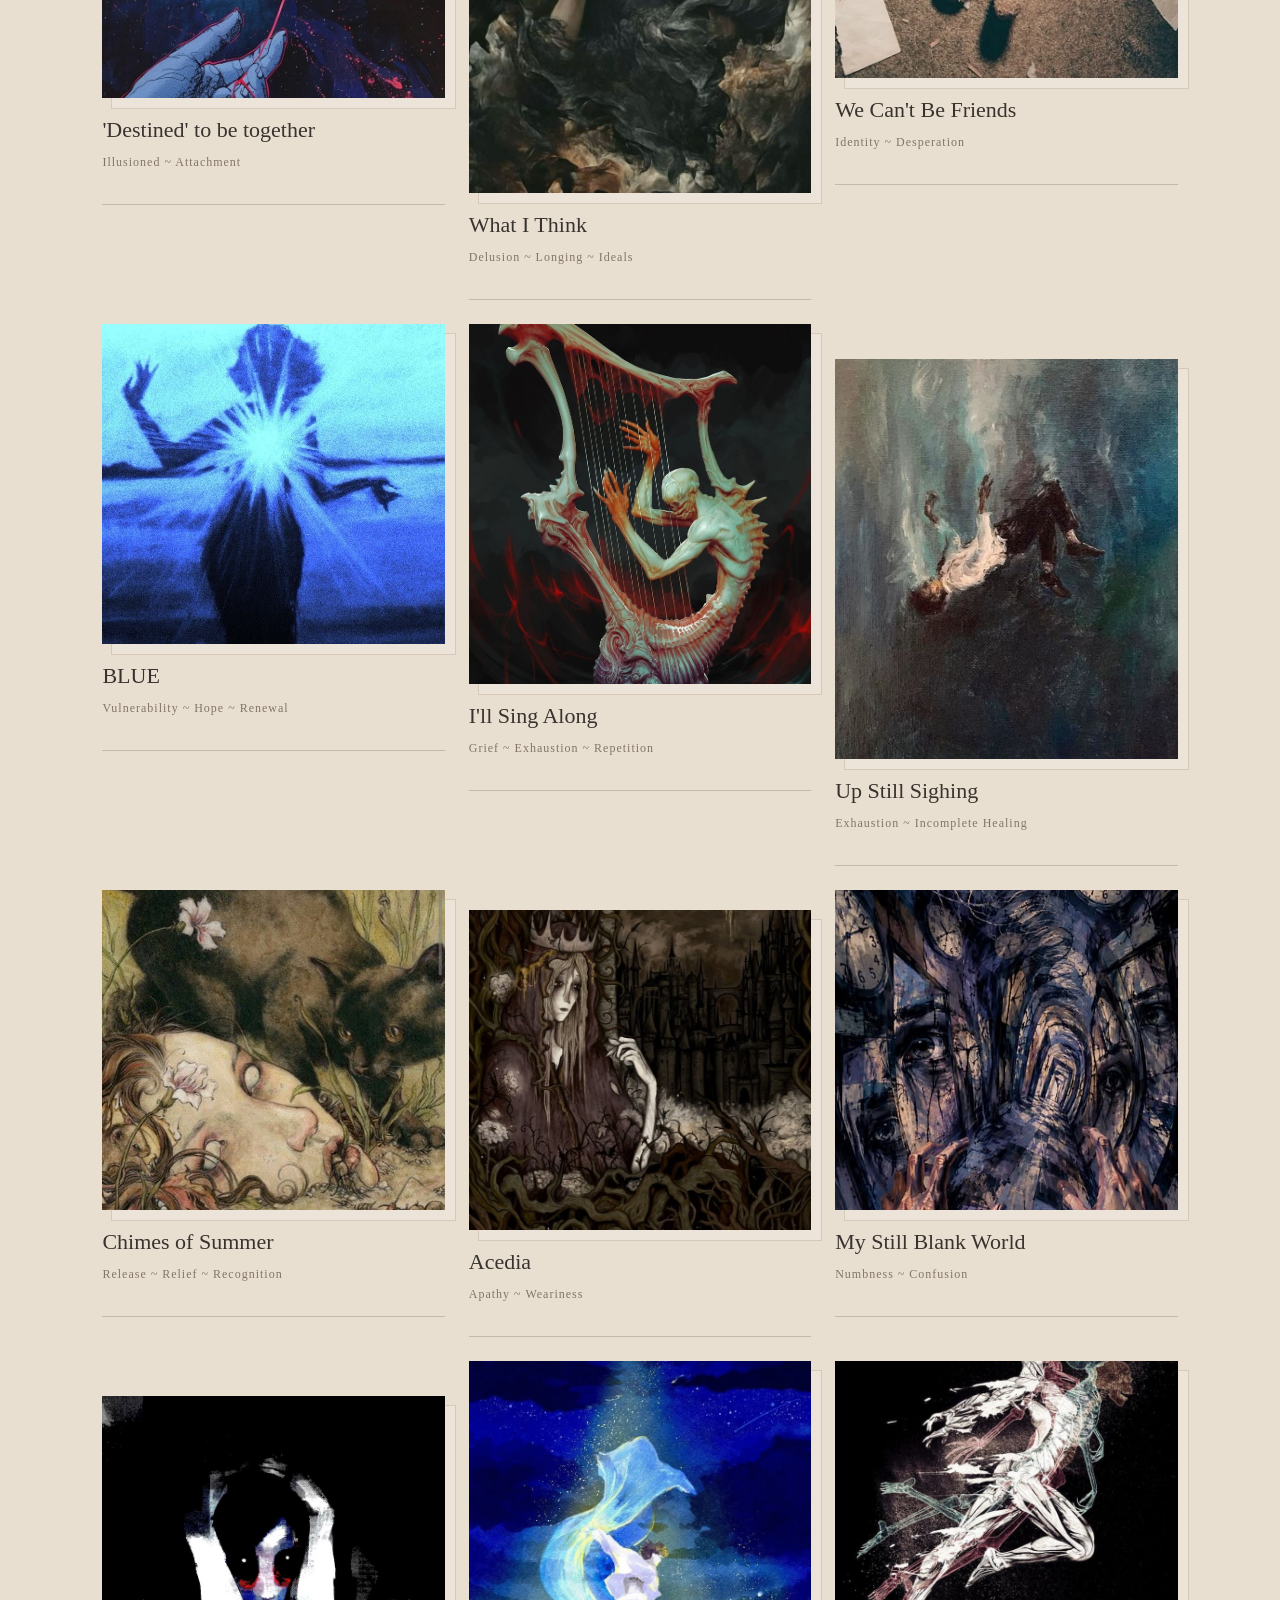
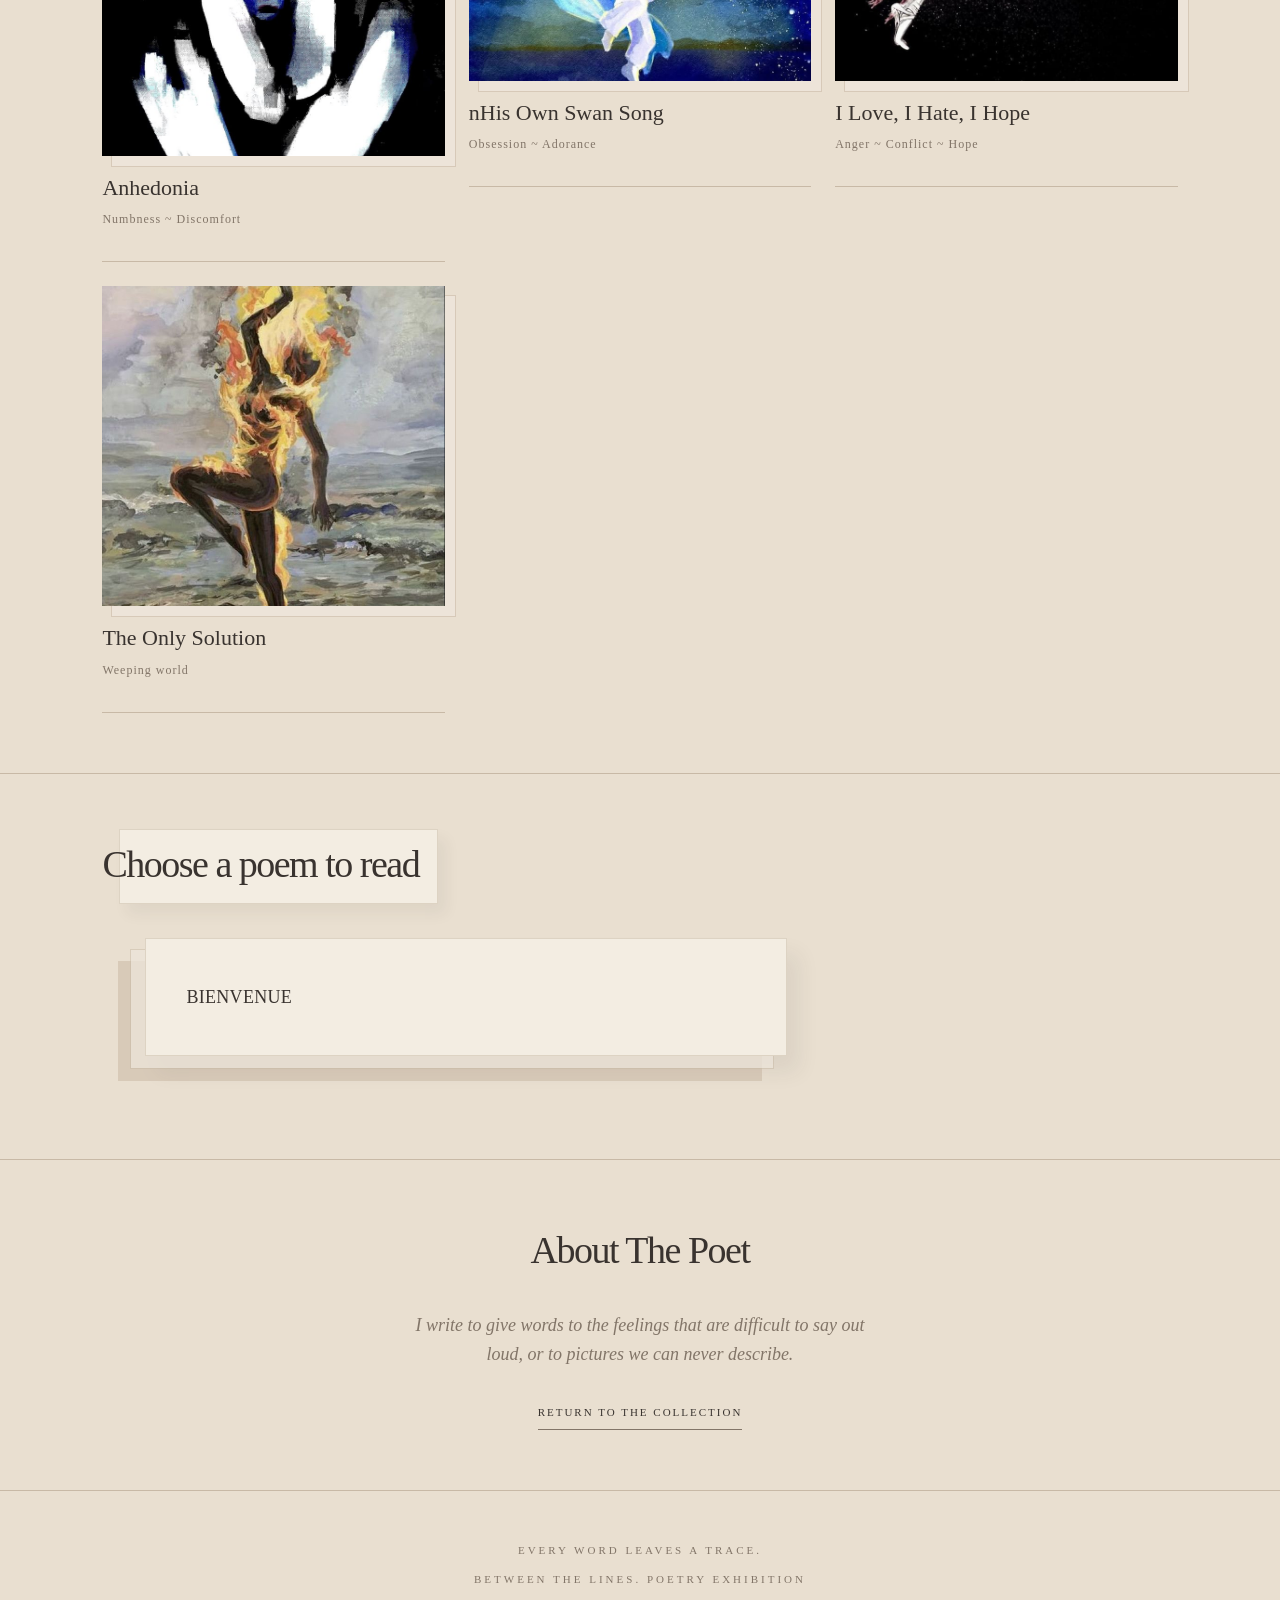
==== commit ff1eeb7e: "Fix HTML encoding issues in index.html" ====
--- a/index.html
+++ b/index.html
@@ -151,7 +151,7 @@
 
                     <article data-poem="swansong">
                         <img
-                            src="dance.jpg"
+                            src="dance.jpeg"
                             alt="The final showcase of the mortal">
 
                         <h3>nHis Own Swan Song</h3>
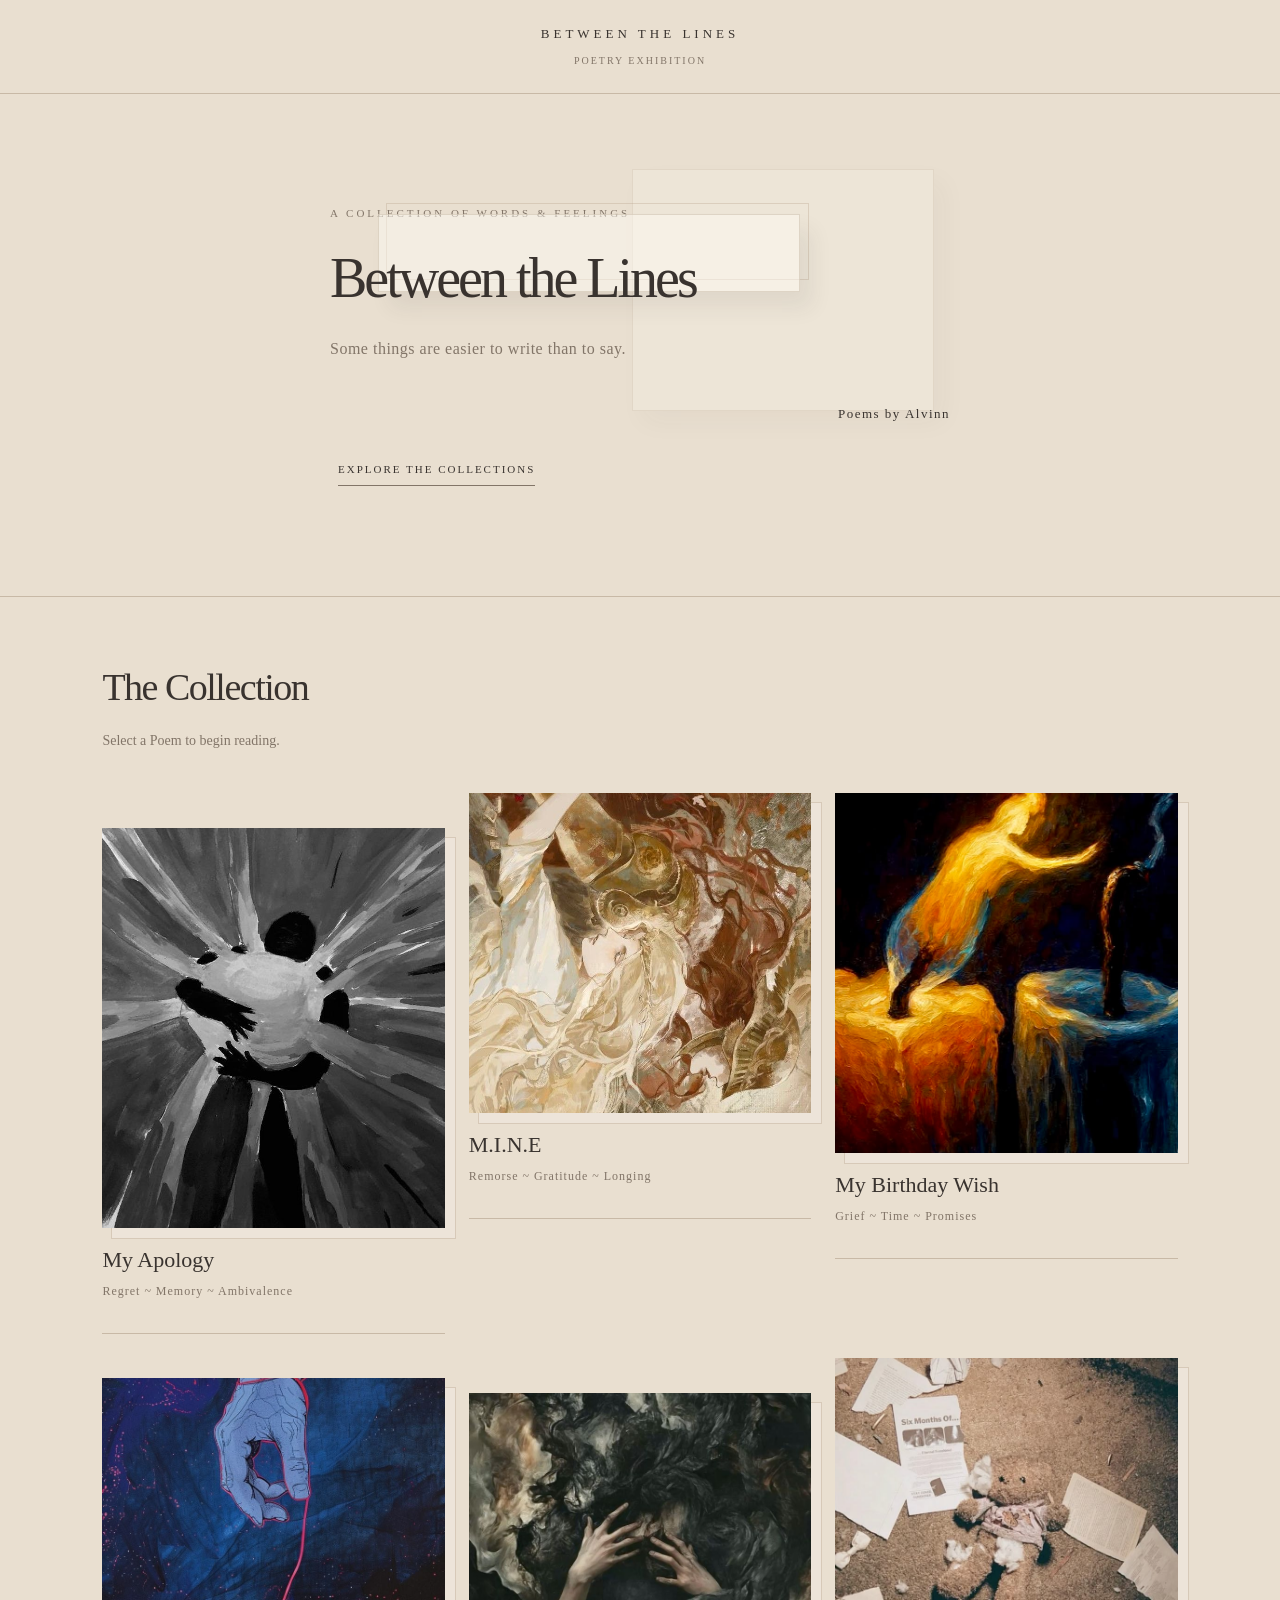
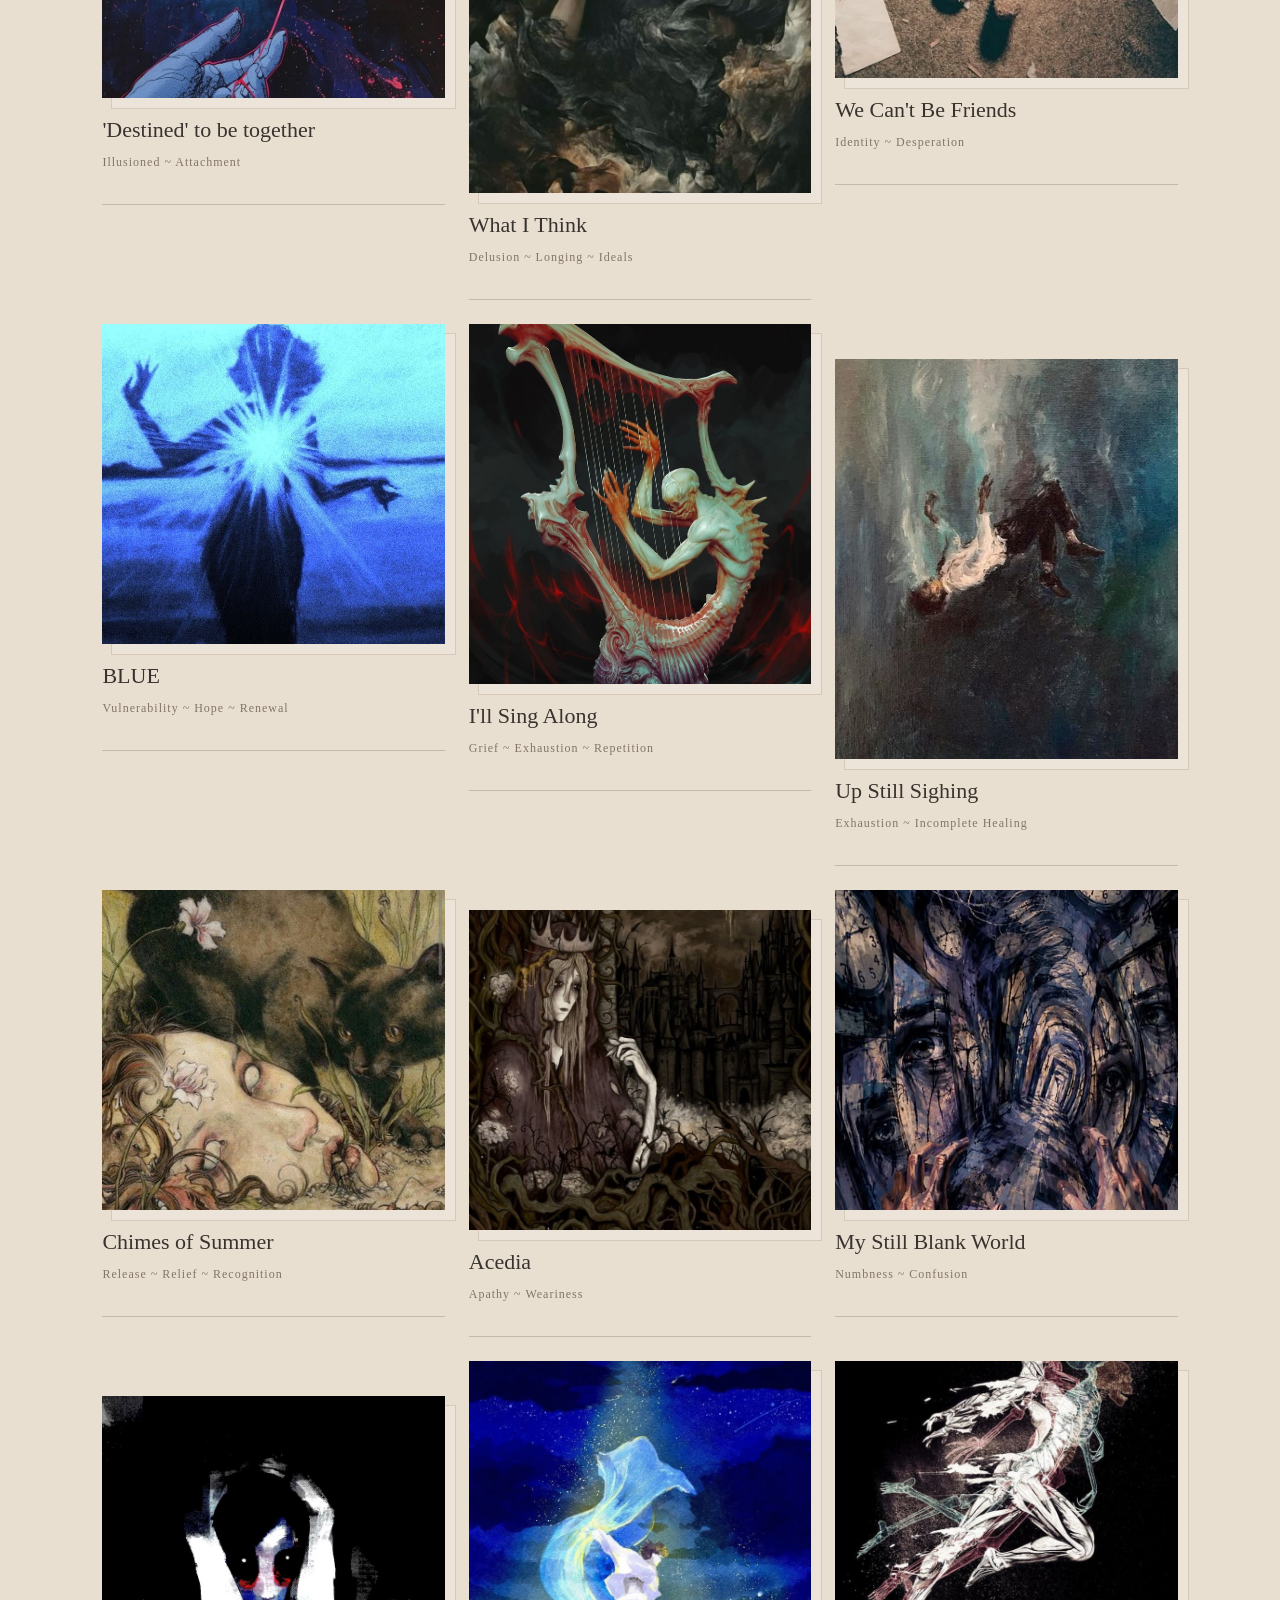
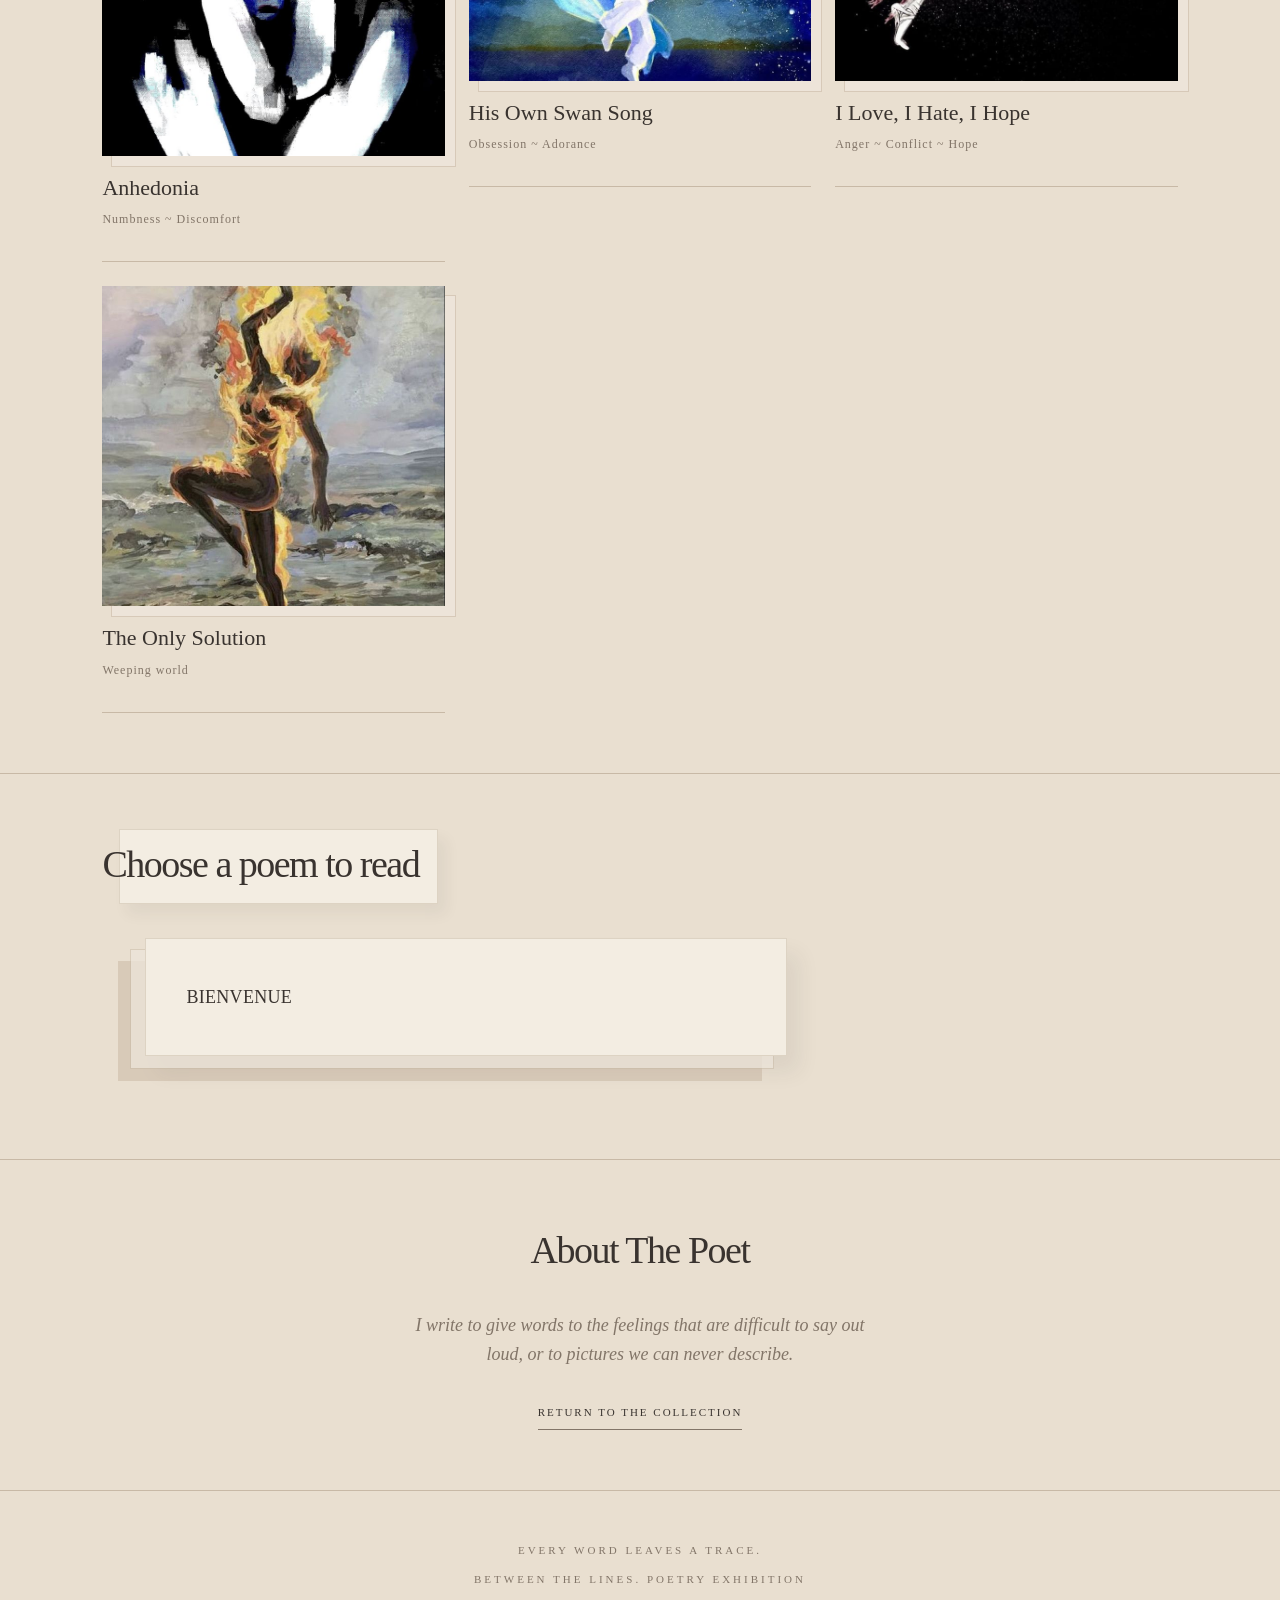
==== commit f1579d0c: "Fix HTML formatting and structure" ====
--- a/index.html
+++ b/index.html
@@ -154,7 +154,7 @@
                             src="dance.jpeg"
                             alt="The final showcase of the mortal">
 
-                        <h3>nHis Own Swan Song</h3>
+                        <h3>His Own Swan Song</h3>
                         <p>Obsession ~ Adorance</p>
                     </article>
                     
